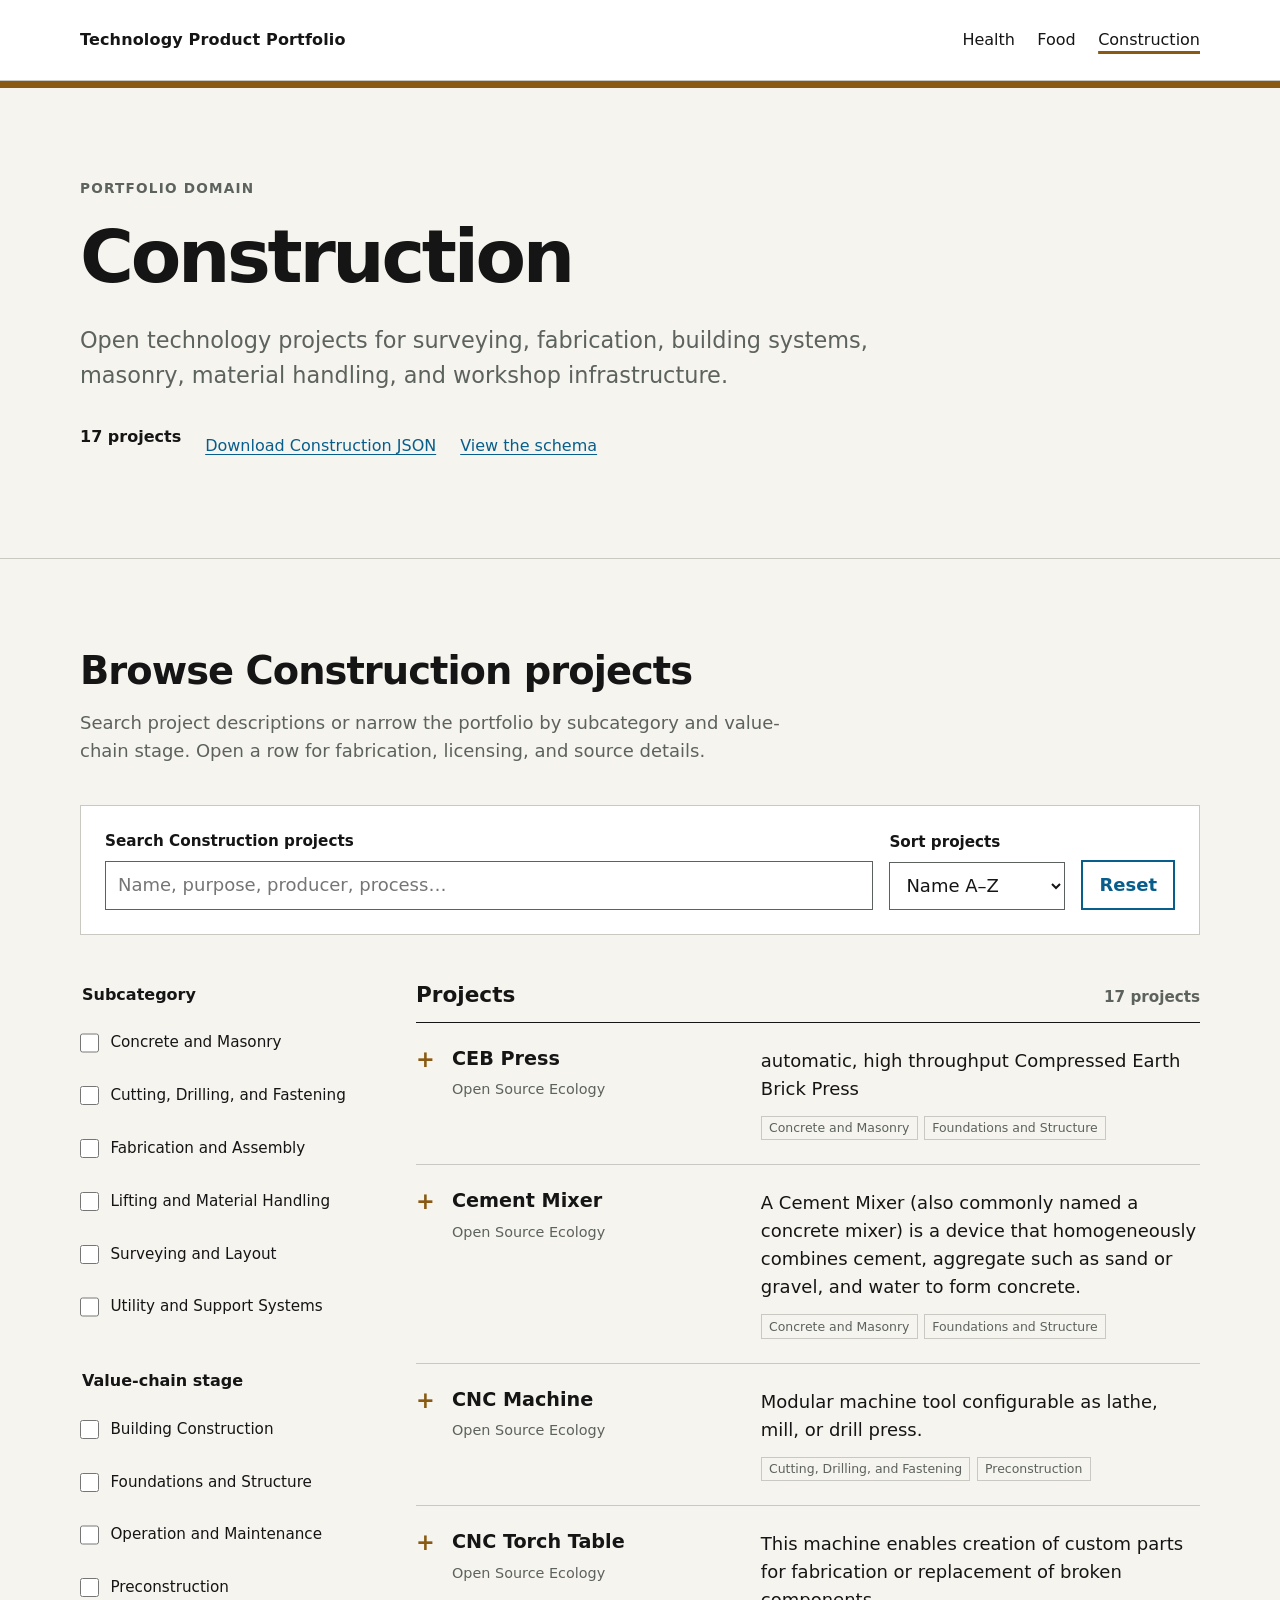
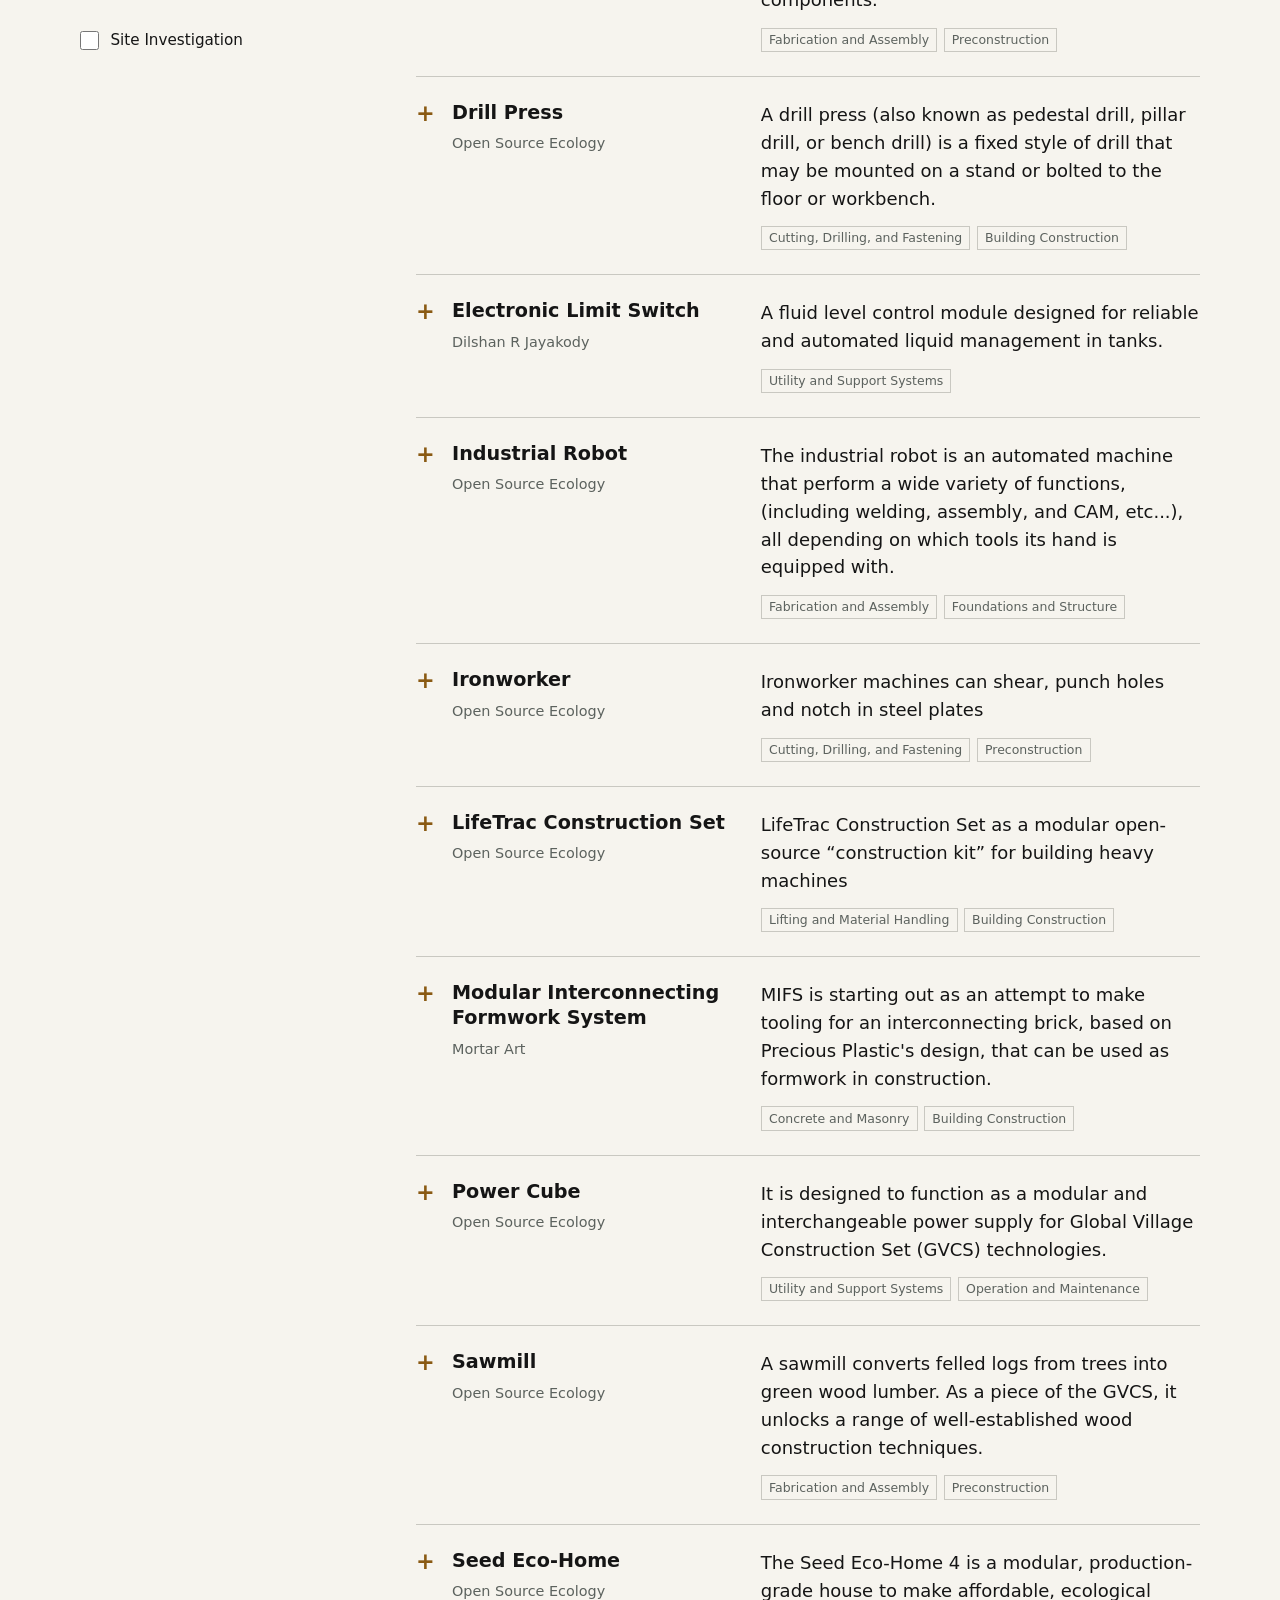
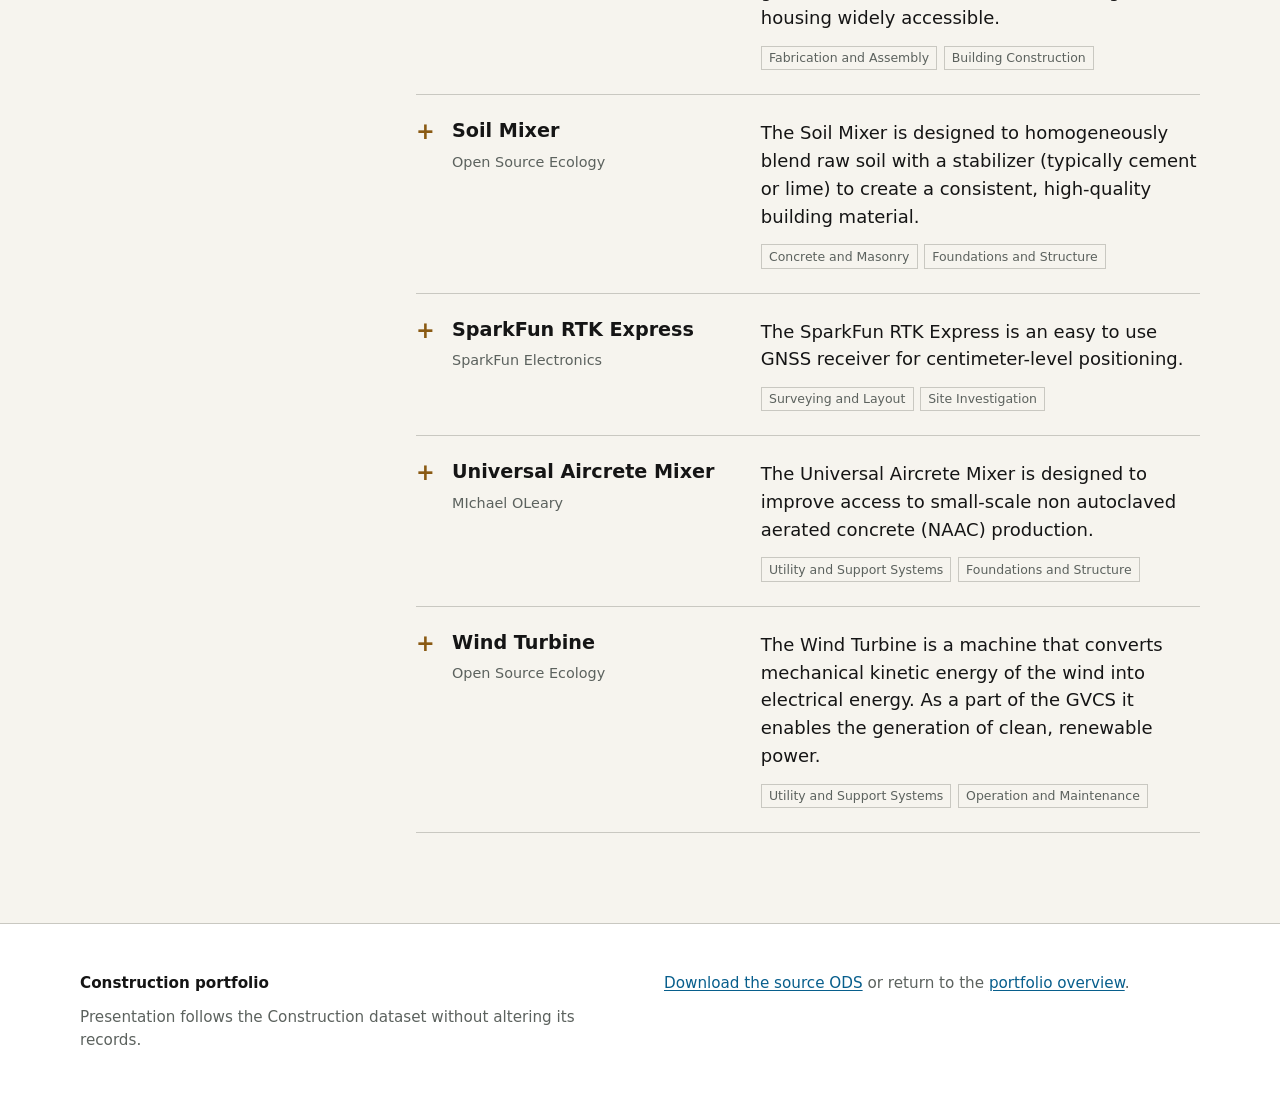
==== construction.html @ 21d29676 "Build the three-domain portfolio website - Present Health, Food, and Construction through independen" ====
<!doctype html>
<html lang="en">
  <head>
    <meta charset="utf-8">
    <meta name="viewport" content="width=device-width, initial-scale=1">
    <meta name="description" content="Browse open technology projects for construction and fabrication.">
    <meta name="theme-color" content="#f6f4ee">
    <title>Construction | Technology Product Portfolio</title>
    <link rel="icon" href="data:,">
    <link rel="stylesheet" href="assets/site.css">
    <script src="assets/site.js" defer></script>
  </head>
  <body data-page="catalog" data-domain="construction">
    <a class="skip-link" href="#main-content">Skip to main content</a>
    <header class="site-header">
      <div class="shell masthead">
        <a class="wordmark" href="index.html">Technology Product Portfolio</a>
        <nav class="primary-nav" aria-label="Primary navigation">
          <ul>
            <li><a href="health.html">Health</a></li>
            <li><a href="food.html">Food</a></li>
            <li><a href="construction.html" aria-current="page">Construction</a></li>
          </ul>
        </nav>
      </div>
    </header>

    <main id="main-content">
      <section class="hero hero--domain">
        <div class="shell">
          <p class="eyebrow">Portfolio domain</p>
          <h1>Construction</h1>
          <p class="hero__intro">
            Open technology projects for surveying, fabrication, building systems,
            masonry, material handling, and workshop infrastructure.
          </p>
          <div class="hero__meta">
            <span class="hero__count" data-total-count>Portfolio dataset</span>
            <a href="res/var/data/construction.json" download>Download Construction JSON</a>
            <a href="spec/construction/construction.schema.json">View the schema</a>
          </div>
        </div>
      </section>

      <section class="section" aria-labelledby="catalog-title">
        <div class="shell">
          <header class="catalog-header">
            <h2 id="catalog-title">Browse Construction projects</h2>
            <p class="section__intro">
              Search project descriptions or narrow the portfolio by subcategory and
              value-chain stage. Open a row for fabrication, licensing, and source details.
            </p>
          </header>

          <form class="catalog-controls" data-controls role="search" aria-label="Construction catalog controls">
            <div class="control">
              <label for="catalog-search">Search Construction projects</label>
              <input id="catalog-search" data-search type="search" autocomplete="off" placeholder="Name, purpose, producer, process…">
            </div>
            <div class="control">
              <label for="catalog-sort">Sort projects</label>
              <select id="catalog-sort" data-sort>
                <option value="asc">Name A–Z</option>
                <option value="desc">Name Z–A</option>
              </select>
            </div>
            <button class="button" data-reset type="button">Reset</button>
          </form>

          <div class="catalog-layout">
            <aside aria-label="Construction project filters">
              <details class="filter-panel" data-filter-panel open>
                <summary>Filter projects</summary>
                <div class="filter-groups" data-facets>
                  <p>Loading filters…</p>
                </div>
              </details>
            </aside>

            <section aria-labelledby="results-title">
              <header class="results-header">
                <h3 id="results-title">Projects</h3>
                <p class="results-count" data-results-count aria-live="polite">Loading data…</p>
              </header>
              <div class="catalog-results" data-results>
                <p class="empty-state">Loading Construction portfolio data…</p>
              </div>
              <noscript>
                <p class="error-state">
                  Enable JavaScript to browse the catalog, or
                  <a href="res/var/data/construction.json">open the Construction JSON data</a>.
                </p>
              </noscript>
            </section>
          </div>
        </div>
      </section>
    </main>

    <footer class="site-footer">
      <div class="shell footer-layout">
        <div>
          <p><strong>Construction portfolio</strong></p>
          <p class="footer-note">Presentation follows the Construction dataset without altering its records.</p>
        </div>
        <p class="footer-note">
          <a href="res/var/data/technology-product-portfolio.ods" download>Download the source ODS</a>
          or return to the <a href="index.html">portfolio overview</a>.
        </p>
      </div>
    </footer>
  </body>
</html>
---- assets/site.css ----
:root {
  --background: #f6f4ee;
  --surface: #ffffff;
  --text: #151515;
  --muted: #5c625e;
  --line: #c9c8c1;
  --primary: #075e8c;
  --focus: #b44a1c;
  --health: #a53a3a;
  --food: #2f6b49;
  --construction: #8a5a13;
  --domain: var(--primary);
  color-scheme: light;
  font-family: ui-sans-serif, system-ui, -apple-system, BlinkMacSystemFont, "Segoe UI", sans-serif;
  font-size: 100%;
}

* {
  box-sizing: border-box;
}

html {
  background: var(--background);
  scroll-behavior: smooth;
}

body {
  min-width: 20rem;
  margin: 0;
  background: var(--background);
  color: var(--text);
  font-size: 1.125rem;
  line-height: 1.55;
  text-rendering: optimizeLegibility;
}

body[data-domain="health"] {
  --domain: var(--health);
}

body[data-domain="food"] {
  --domain: var(--food);
}

body[data-domain="construction"] {
  --domain: var(--construction);
}

a {
  color: var(--primary);
  text-decoration-thickness: 0.08em;
  text-underline-offset: 0.16em;
}

a:hover {
  text-decoration-thickness: 0.14em;
}

button,
input,
select {
  color: inherit;
  font: inherit;
}

:focus-visible {
  outline: 0.2rem solid var(--focus);
  outline-offset: 0.2rem;
}

.skip-link {
  position: absolute;
  z-index: 10;
  top: 0.5rem;
  left: 0.5rem;
  padding: 0.65rem 0.9rem;
  background: var(--surface);
  color: var(--text);
  transform: translateY(-150%);
}

.skip-link:focus {
  transform: translateY(0);
}

.shell {
  width: min(100% - 3rem, 70rem);
  margin-inline: auto;
}

.measure {
  max-width: 68ch;
}

.site-header {
  border-bottom: 1px solid var(--line);
  background: var(--surface);
}

.masthead {
  display: flex;
  min-height: 5rem;
  align-items: center;
  justify-content: space-between;
  gap: 2rem;
}

.wordmark {
  display: inline-flex;
  min-height: 2.75rem;
  align-items: center;
  color: var(--text);
  font-size: 1rem;
  font-weight: 750;
  letter-spacing: 0.01em;
  text-decoration: none;
}

.primary-nav ul {
  display: flex;
  flex-wrap: wrap;
  gap: 0.6rem 1.4rem;
  margin: 0;
  padding: 0;
  list-style: none;
}

.primary-nav a {
  display: inline-flex;
  min-height: 2.75rem;
  align-items: center;
  color: var(--text);
  font-size: 1rem;
  text-decoration: none;
}

.primary-nav a:hover,
.primary-nav a[aria-current="page"] {
  text-decoration: underline;
  text-decoration-color: var(--domain);
  text-decoration-thickness: 0.2rem;
  text-underline-offset: 0.35rem;
}

.hero {
  padding-block: clamp(4rem, 9vw, 7.5rem);
  border-bottom: 1px solid var(--line);
}

.hero--domain {
  border-top: 0.45rem solid var(--domain);
  padding-block: clamp(3.5rem, 7vw, 6rem);
}

.eyebrow {
  margin: 0 0 1rem;
  color: var(--muted);
  font-size: 0.85rem;
  font-weight: 750;
  letter-spacing: 0.09em;
  text-transform: uppercase;
}

h1,
h2,
h3,
h4,
p {
  margin-top: 0;
}

h1,
h2,
h3,
h4 {
  line-height: 1.15;
  text-wrap: balance;
}

h1 {
  max-width: 18ch;
  margin-bottom: 1.5rem;
  font-size: clamp(2.5rem, 6vw, 4.6rem);
  letter-spacing: -0.045em;
}

h2 {
  margin-bottom: 1rem;
  font-size: clamp(1.8rem, 3vw, 2.5rem);
  letter-spacing: -0.025em;
}

h3 {
  font-size: 1.35rem;
}

.hero__intro {
  max-width: 62ch;
  margin-bottom: 0;
  color: var(--muted);
  font-size: clamp(1.15rem, 2vw, 1.4rem);
}

.hero__meta {
  display: flex;
  flex-wrap: wrap;
  gap: 0.75rem 1.5rem;
  margin-top: 2rem;
  font-size: 1rem;
}

.hero__count {
  color: var(--text);
  font-weight: 750;
}

.hero__meta a {
  display: inline-flex;
  min-height: 2.75rem;
  align-items: center;
}

.section {
  padding-block: clamp(3.5rem, 7vw, 6rem);
}

.section + .section {
  border-top: 1px solid var(--line);
}

.section__intro {
  max-width: 62ch;
  margin-bottom: 2.5rem;
  color: var(--muted);
}

.domain-grid {
  display: grid;
  grid-template-columns: repeat(3, minmax(0, 1fr));
  gap: 1.5rem;
}

.domain-card {
  display: flex;
  min-height: 19rem;
  flex-direction: column;
  padding: 2rem;
  border: 1px solid var(--line);
  border-top: 0.45rem solid var(--card-accent);
  background: var(--surface);
}

.domain-card--health {
  --card-accent: var(--health);
}

.domain-card--food {
  --card-accent: var(--food);
}

.domain-card--construction {
  --card-accent: var(--construction);
}

.domain-card h2 {
  font-size: 1.8rem;
}

.domain-card p {
  color: var(--muted);
}

.domain-card__link {
  display: inline-flex;
  min-height: 2.75rem;
  align-items: center;
  margin-top: auto;
  font-weight: 700;
}

.domain-card__count {
  display: block;
  margin-top: 0.5rem;
  color: var(--text);
  font-size: 0.95rem;
  font-weight: 650;
}

.principles {
  display: grid;
  grid-template-columns: repeat(3, minmax(0, 1fr));
  gap: 2rem;
  margin: 2.5rem 0 0;
  padding: 0;
  list-style: none;
}

.principles strong {
  display: block;
  margin-bottom: 0.5rem;
  font-size: 1.15rem;
}

.principles span {
  color: var(--muted);
}

.catalog-header {
  margin-bottom: 2rem;
}

.catalog-controls {
  display: grid;
  grid-template-columns: minmax(15rem, 1fr) minmax(11rem, auto) auto;
  align-items: end;
  gap: 1rem;
  margin-bottom: 3rem;
  padding: 1.5rem;
  border: 1px solid var(--line);
  background: var(--surface);
}

.control {
  display: grid;
  gap: 0.45rem;
}

.control label {
  font-size: 0.95rem;
  font-weight: 700;
}

.control input,
.control select {
  width: 100%;
  min-height: 3rem;
  border: 1px solid var(--muted);
  border-radius: 0;
  background: var(--surface);
  padding: 0.6rem 0.75rem;
}

.button {
  min-height: 3rem;
  border: 2px solid var(--primary);
  border-radius: 0;
  background: transparent;
  color: var(--primary);
  padding: 0.55rem 1rem;
  font-weight: 700;
  cursor: pointer;
}

.button:hover {
  background: var(--primary);
  color: var(--surface);
}

.catalog-layout {
  display: grid;
  grid-template-columns: minmax(14rem, 17rem) minmax(0, 1fr);
  align-items: start;
  gap: clamp(2rem, 5vw, 4rem);
}

.filter-panel {
  border: 0;
}

.filter-panel > summary {
  cursor: pointer;
  font-weight: 750;
}

.filter-groups {
  display: grid;
  gap: 2.5rem;
}

.filter-group {
  margin: 0;
  padding: 0;
  border: 0;
}

.filter-group__title {
  margin-bottom: 0.85rem;
  font-size: 1rem;
  font-weight: 750;
}

.filter-options {
  display: grid;
  gap: 0.55rem;
  margin: 0;
  padding: 0;
  list-style: none;
}

.filter-option {
  display: grid;
  min-height: 2.75rem;
  grid-template-columns: 1.35rem minmax(0, 1fr);
  align-items: center;
  gap: 0.55rem;
}

.filter-option__input {
  width: 1.2rem;
  height: 1.2rem;
  margin: 0;
  accent-color: var(--domain);
}

.filter-option__label {
  font-size: 0.95rem;
  line-height: 1.4;
}

.results-header {
  display: flex;
  min-height: 2.5rem;
  align-items: baseline;
  justify-content: space-between;
  gap: 1rem;
  border-bottom: 1px solid var(--text);
}

.results-header h3 {
  margin-bottom: 0.75rem;
}

.results-count {
  margin: 0;
  color: var(--muted);
  font-size: 0.95rem;
  font-weight: 650;
}

.record {
  border-bottom: 1px solid var(--line);
}

.record[open] {
  background: var(--surface);
}

.record__summary {
  display: grid;
  grid-template-columns: 1.25rem minmax(12rem, 0.8fr) minmax(18rem, 1.2fr);
  gap: 1rem;
  padding: 1.5rem 0;
  cursor: pointer;
  list-style: none;
}

.record[open] > .record__summary {
  padding-inline: 1.25rem;
}

.record__summary::-webkit-details-marker {
  display: none;
}

.record__summary::before {
  color: var(--domain);
  content: "+";
  font-size: 1.4rem;
  font-weight: 750;
  line-height: 1.1;
}

.record[open] > .record__summary::before {
  content: "−";
}

.record__identity,
.record__overview,
.record__name,
.record__producer,
.record__purpose {
  display: block;
  min-width: 0;
}

.record__name,
.record__producer,
.record__purpose,
.filter-option__label,
.tag {
  overflow-wrap: anywhere;
}

.record__name {
  font-size: 1.2rem;
  font-weight: 750;
  line-height: 1.3;
}

.record__producer {
  margin-top: 0.4rem;
  color: var(--muted);
  font-size: 0.9rem;
}

.record__purpose {
  max-width: 60ch;
}

.tag-list {
  display: flex;
  flex-wrap: wrap;
  gap: 0.4rem;
  margin: 0.85rem 0 0;
  padding: 0;
  list-style: none;
}

.tag {
  border: 1px solid var(--line);
  padding: 0.15rem 0.45rem;
  color: var(--muted);
  font-size: 0.78rem;
  line-height: 1.4;
}

.tag--featured {
  border-color: var(--domain);
  color: var(--text);
  font-weight: 750;
}

.record__body {
  padding: 0 2rem 2.25rem 3.5rem;
}

.record__description {
  max-width: 68ch;
  margin-bottom: 2rem;
}

.record__facts {
  display: grid;
  grid-template-columns: minmax(10rem, 13rem) minmax(0, 1fr);
  max-width: 58rem;
  margin: 0;
  border-top: 1px solid var(--line);
}

.record__term,
.record__definition {
  margin: 0;
  padding: 0.65rem 0;
  border-bottom: 1px solid var(--line);
}

.record__term {
  padding-right: 1rem;
  color: var(--muted);
  font-size: 0.9rem;
  font-weight: 700;
}

.record__definition {
  overflow-wrap: anywhere;
}

.record__sources {
  margin-top: 2rem;
}

.record__subheading {
  margin-bottom: 0.5rem;
  font-size: 1rem;
}

.source-list {
  margin: 0;
  padding-left: 1.2rem;
}

.record__source-text {
  max-width: 68ch;
  overflow-wrap: anywhere;
}

.record__provenance {
  margin: 2rem 0 0;
  color: var(--muted);
  font-size: 0.82rem;
}

.empty-state,
.error-state {
  margin: 0;
  padding: 2rem 0;
  border-bottom: 1px solid var(--line);
}

.error-state {
  color: #8f2f2f;
  font-weight: 700;
}

.site-footer {
  border-top: 1px solid var(--line);
  background: var(--surface);
}

.footer-layout {
  display: grid;
  grid-template-columns: minmax(0, 1fr) minmax(15rem, 1fr);
  gap: 3rem;
  padding-block: 3rem;
  font-size: 0.95rem;
}

.footer-layout p {
  max-width: 68ch;
  margin-bottom: 0.65rem;
}

.footer-layout p:last-child {
  margin-bottom: 0;
}

.footer-note {
  color: var(--muted);
}

.visually-hidden {
  position: absolute;
  width: 1px;
  height: 1px;
  padding: 0;
  overflow: hidden;
  clip: rect(0, 0, 0, 0);
  white-space: nowrap;
  border: 0;
}

@media (min-width: 50rem) {
  .filter-panel > summary {
    display: none;
  }
}

@media (max-width: 60rem) {
  .domain-grid,
  .principles {
    grid-template-columns: 1fr;
  }

  .domain-card {
    min-height: 0;
  }

  .record__summary {
    grid-template-columns: 1.25rem minmax(10rem, 0.75fr) minmax(15rem, 1.25fr);
  }
}

@media (max-width: 50rem) {
  .shell {
    width: min(100% - 2rem, 70rem);
  }

  .masthead {
    min-height: 0;
    flex-direction: column;
    align-items: flex-start;
    gap: 1rem;
    padding-block: 1.25rem;
  }

  .catalog-controls,
  .catalog-layout,
  .footer-layout {
    grid-template-columns: 1fr;
  }

  .catalog-controls {
    margin-bottom: 2rem;
  }

  .filter-panel {
    border-block: 1px solid var(--line);
    padding-block: 0.9rem;
  }

  .filter-groups {
    margin-top: 1.5rem;
  }

  .record__summary {
    grid-template-columns: 1.25rem minmax(0, 1fr);
  }

  .record__overview {
    grid-column: 2;
  }

  .record[open] > .record__summary {
    padding-inline: 0.75rem;
  }

  .record__body {
    padding: 0 1rem 2rem 2rem;
  }
}

@media (max-width: 34rem) {
  body {
    font-size: 1rem;
  }

  .primary-nav ul {
    gap-inline: 0.9rem;
  }

  .catalog-controls,
  .domain-card {
    padding: 1.15rem;
  }

  .record__facts {
    grid-template-columns: 1fr;
  }

  .record__term {
    padding-bottom: 0.15rem;
    border-bottom: 0;
  }

  .record__definition {
    padding-top: 0;
  }
}

@media (prefers-reduced-motion: reduce) {
  html {
    scroll-behavior: auto;
  }

  *,
  *::before,
  *::after {
    transition-duration: 0.01ms !important;
    animation-duration: 0.01ms !important;
    animation-iteration-count: 1 !important;
  }
}

@media (forced-colors: active) {
  .domain-card,
  .hero--domain,
  .tag--featured {
    border-color: CanvasText;
  }
}
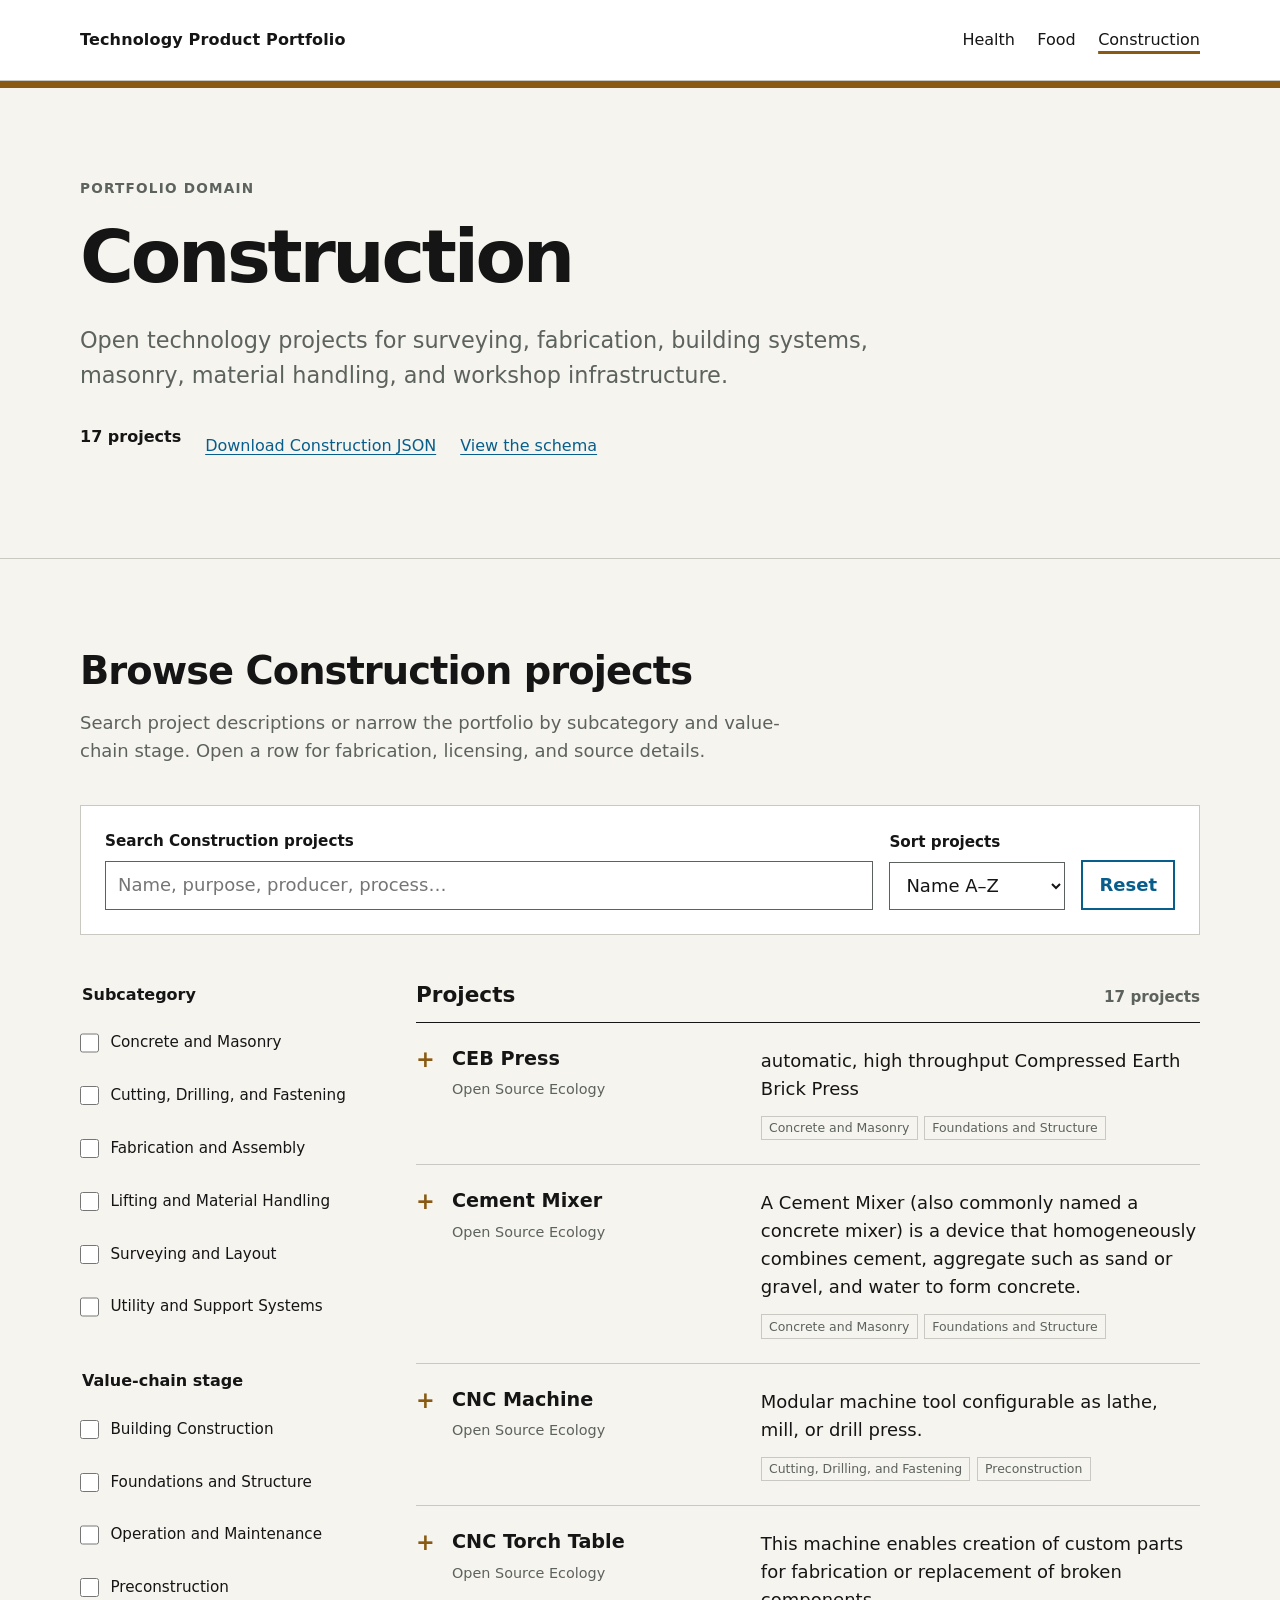
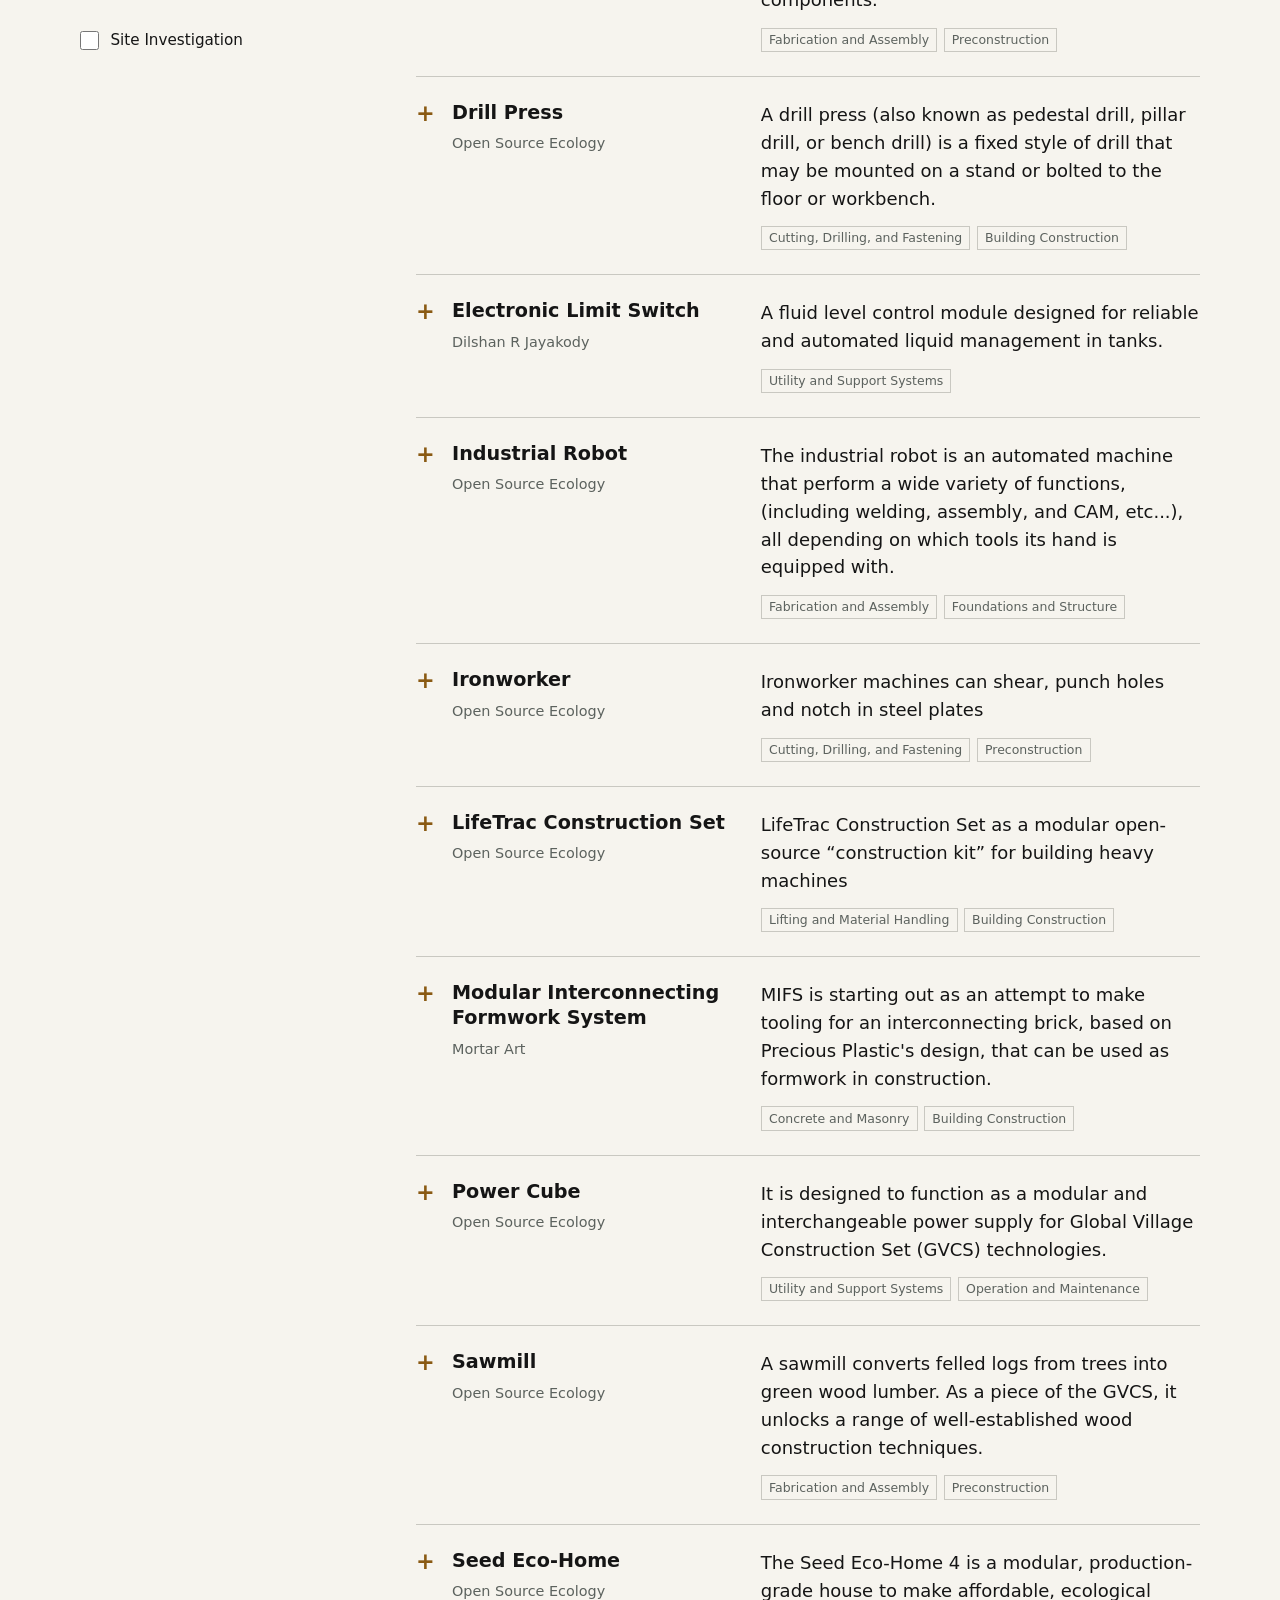
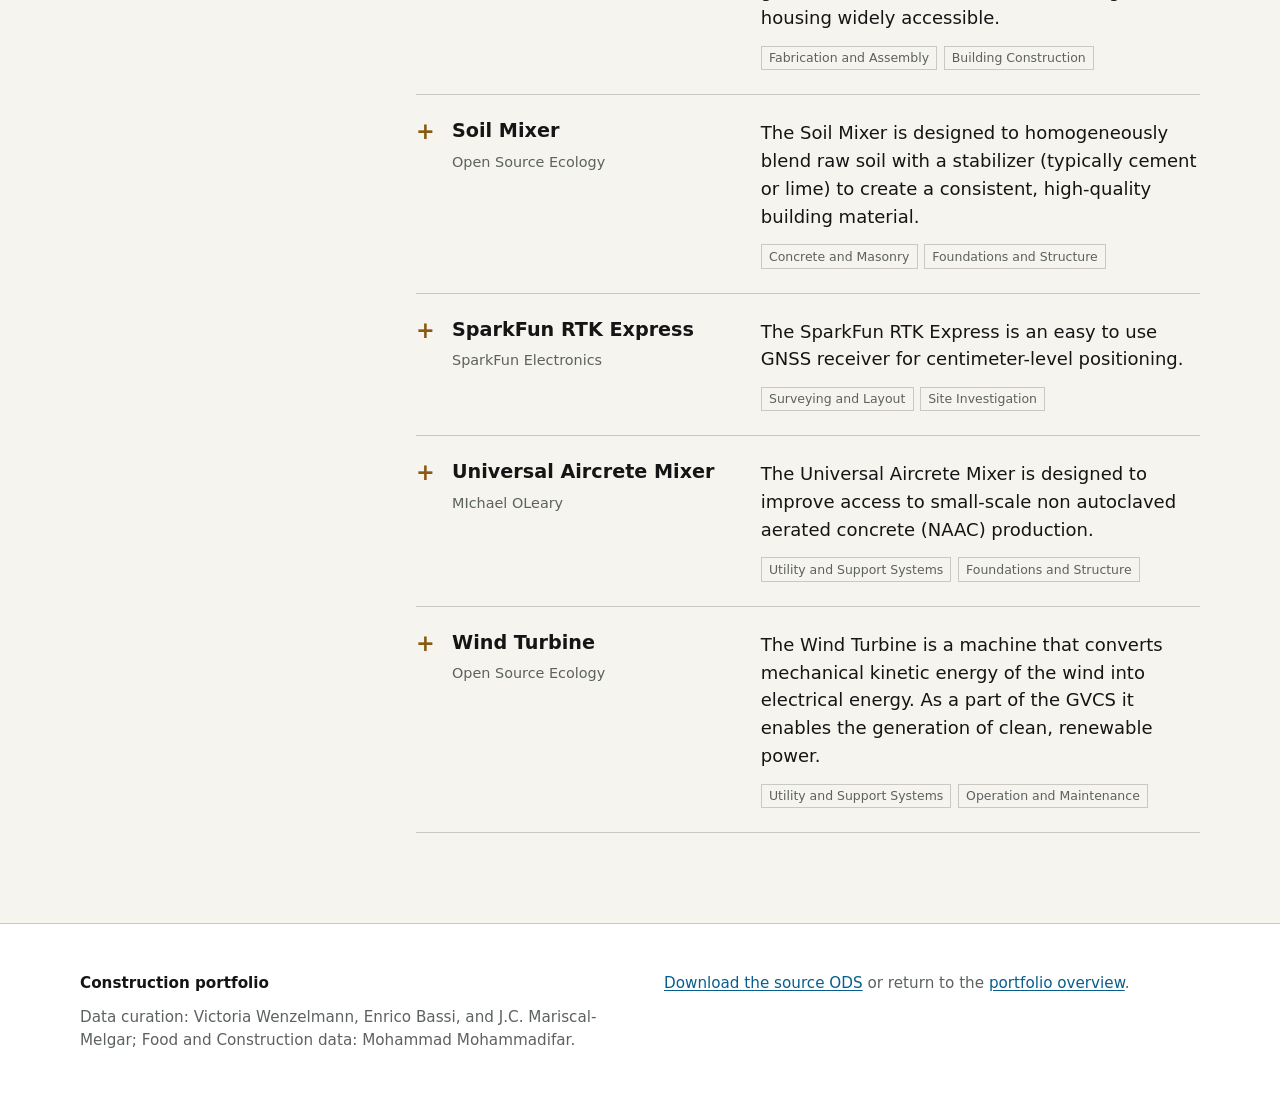
==== commit 2cc58f9b: "Credit Food and Construction contributor - Recognize Mohammad Mohammadifar for the Food and Construc" ====
--- a/construction.html
+++ b/construction.html
@@ -101,7 +101,10 @@
       <div class="shell footer-layout">
         <div>
           <p><strong>Construction portfolio</strong></p>
-          <p class="footer-note">Presentation follows the Construction dataset without altering its records.</p>
+          <p class="footer-note">
+            Data curation: Victoria Wenzelmann, Enrico Bassi, and J.C. Mariscal-Melgar;
+            Food and Construction data: Mohammad Mohammadifar.
+          </p>
         </div>
         <p class="footer-note">
           <a href="res/var/data/technology-product-portfolio.ods" download>Download the source ODS</a>
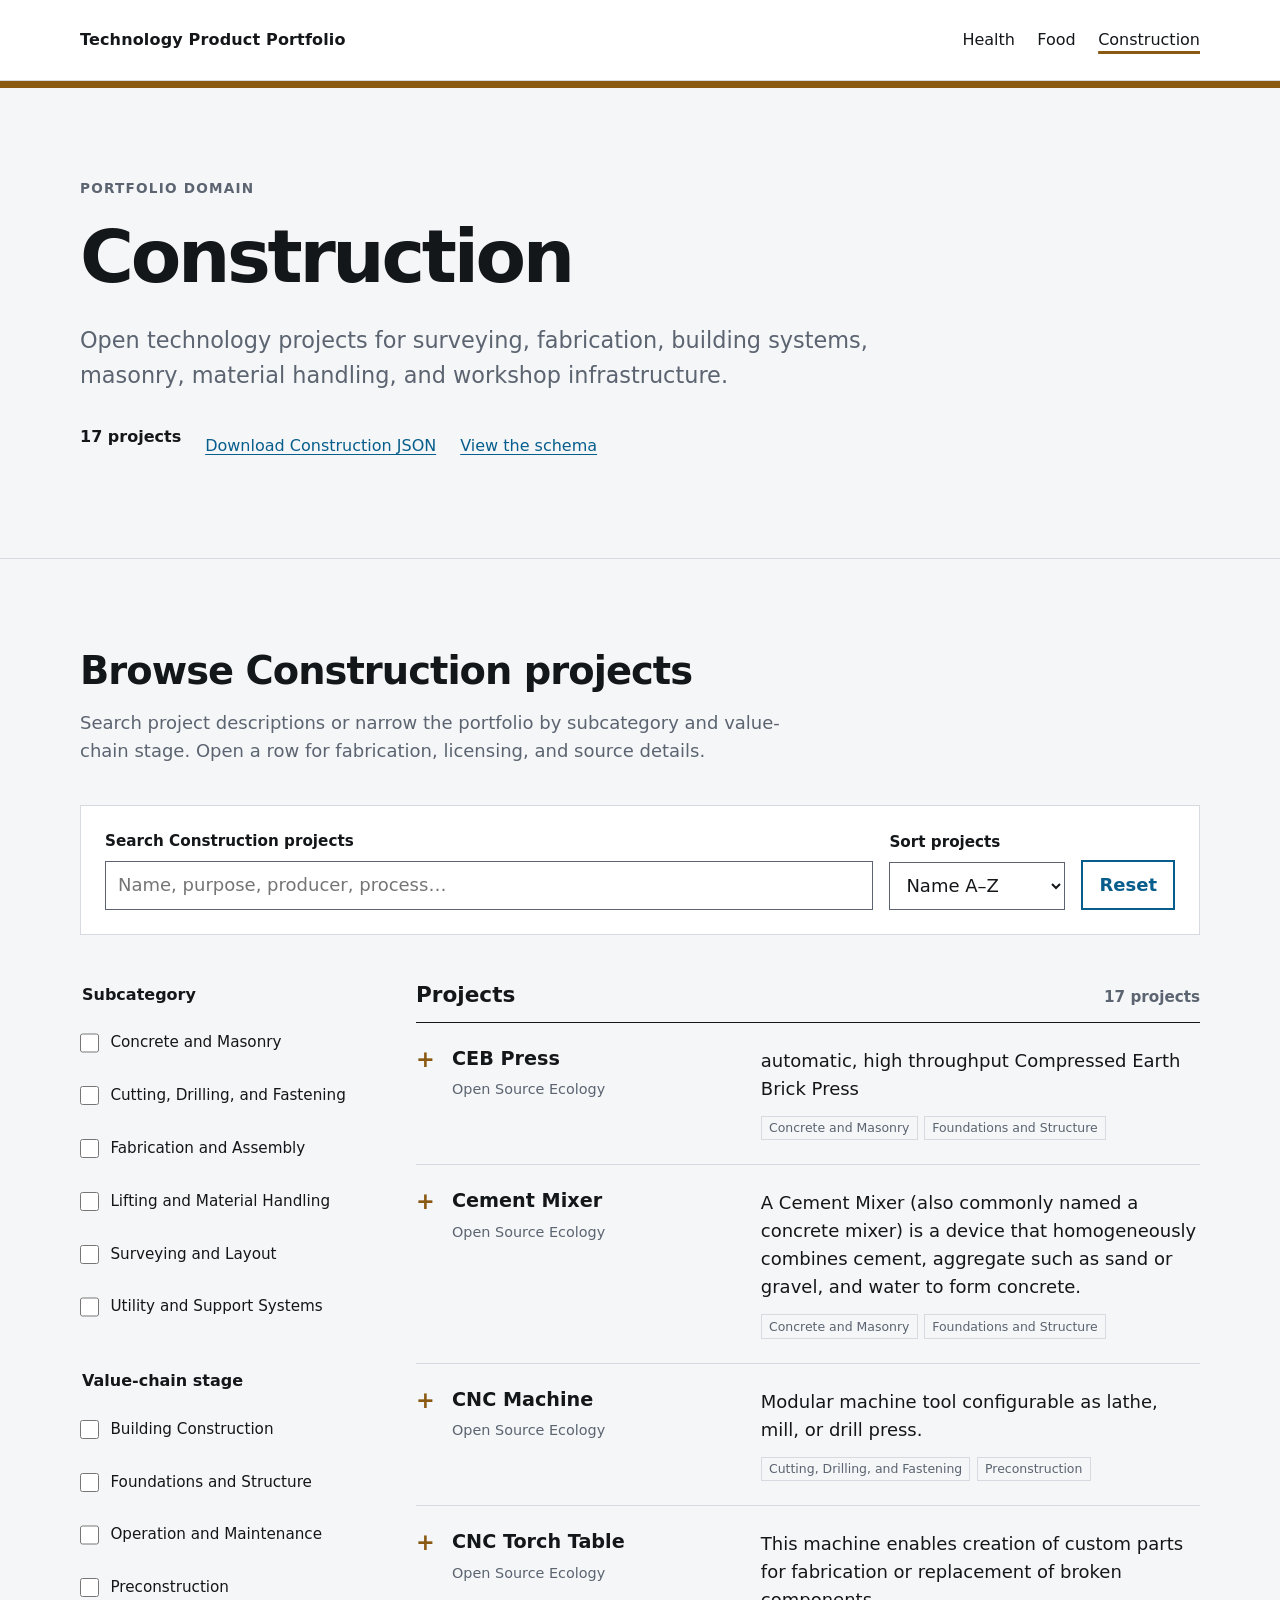
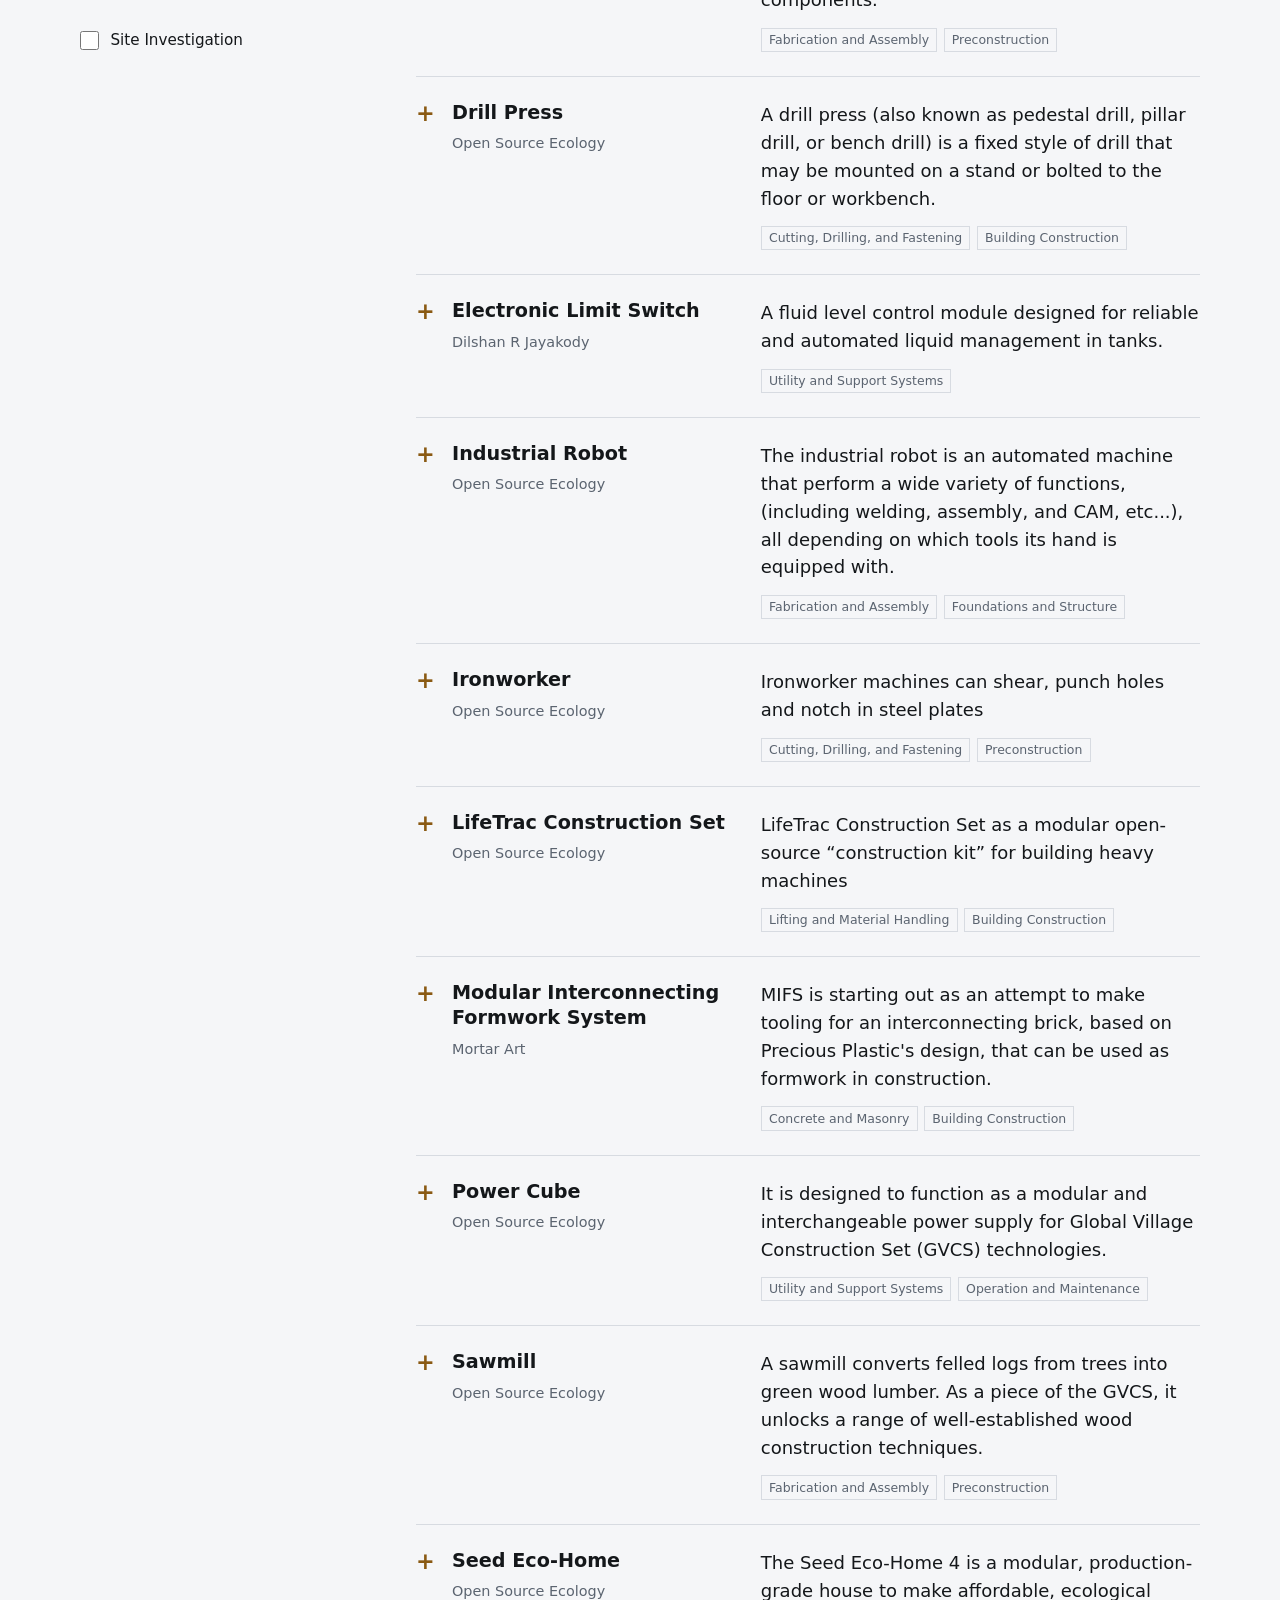
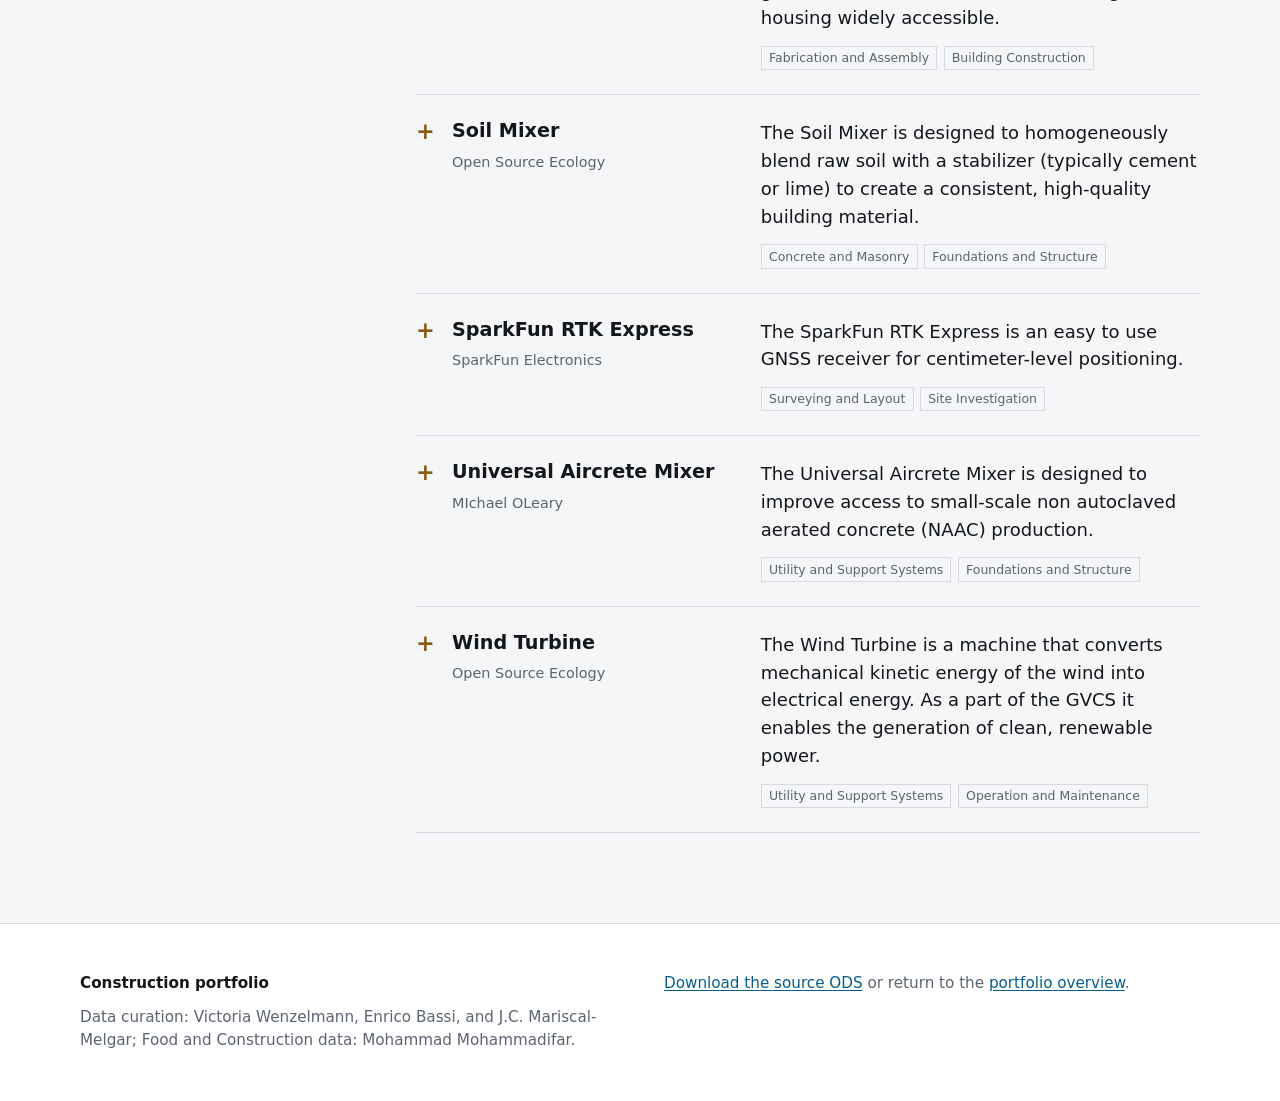
==== commit 52a736fd: "Cool the site palette and add contribution/style guardrails Shift background/text/muted/line colors " ====
--- a/construction.html
+++ b/construction.html
@@ -4,7 +4,7 @@
     <meta charset="utf-8">
     <meta name="viewport" content="width=device-width, initial-scale=1">
     <meta name="description" content="Browse open technology projects for construction and fabrication.">
-    <meta name="theme-color" content="#f6f4ee">
+    <meta name="theme-color" content="#f5f6f8">
     <title>Construction | Technology Product Portfolio</title>
     <link rel="icon" href="data:,">
     <link rel="stylesheet" href="assets/site.css">
--- a/assets/site.css
+++ b/assets/site.css
@@ -1,9 +1,9 @@
 :root {
-  --background: #f6f4ee;
+  --background: #f5f6f8;
   --surface: #ffffff;
-  --text: #151515;
-  --muted: #5c625e;
-  --line: #c9c8c1;
+  --text: #14171a;
+  --muted: #5b6470;
+  --line: #d7dbe1;
   --primary: #075e8c;
   --focus: #b44a1c;
   --health: #a53a3a;
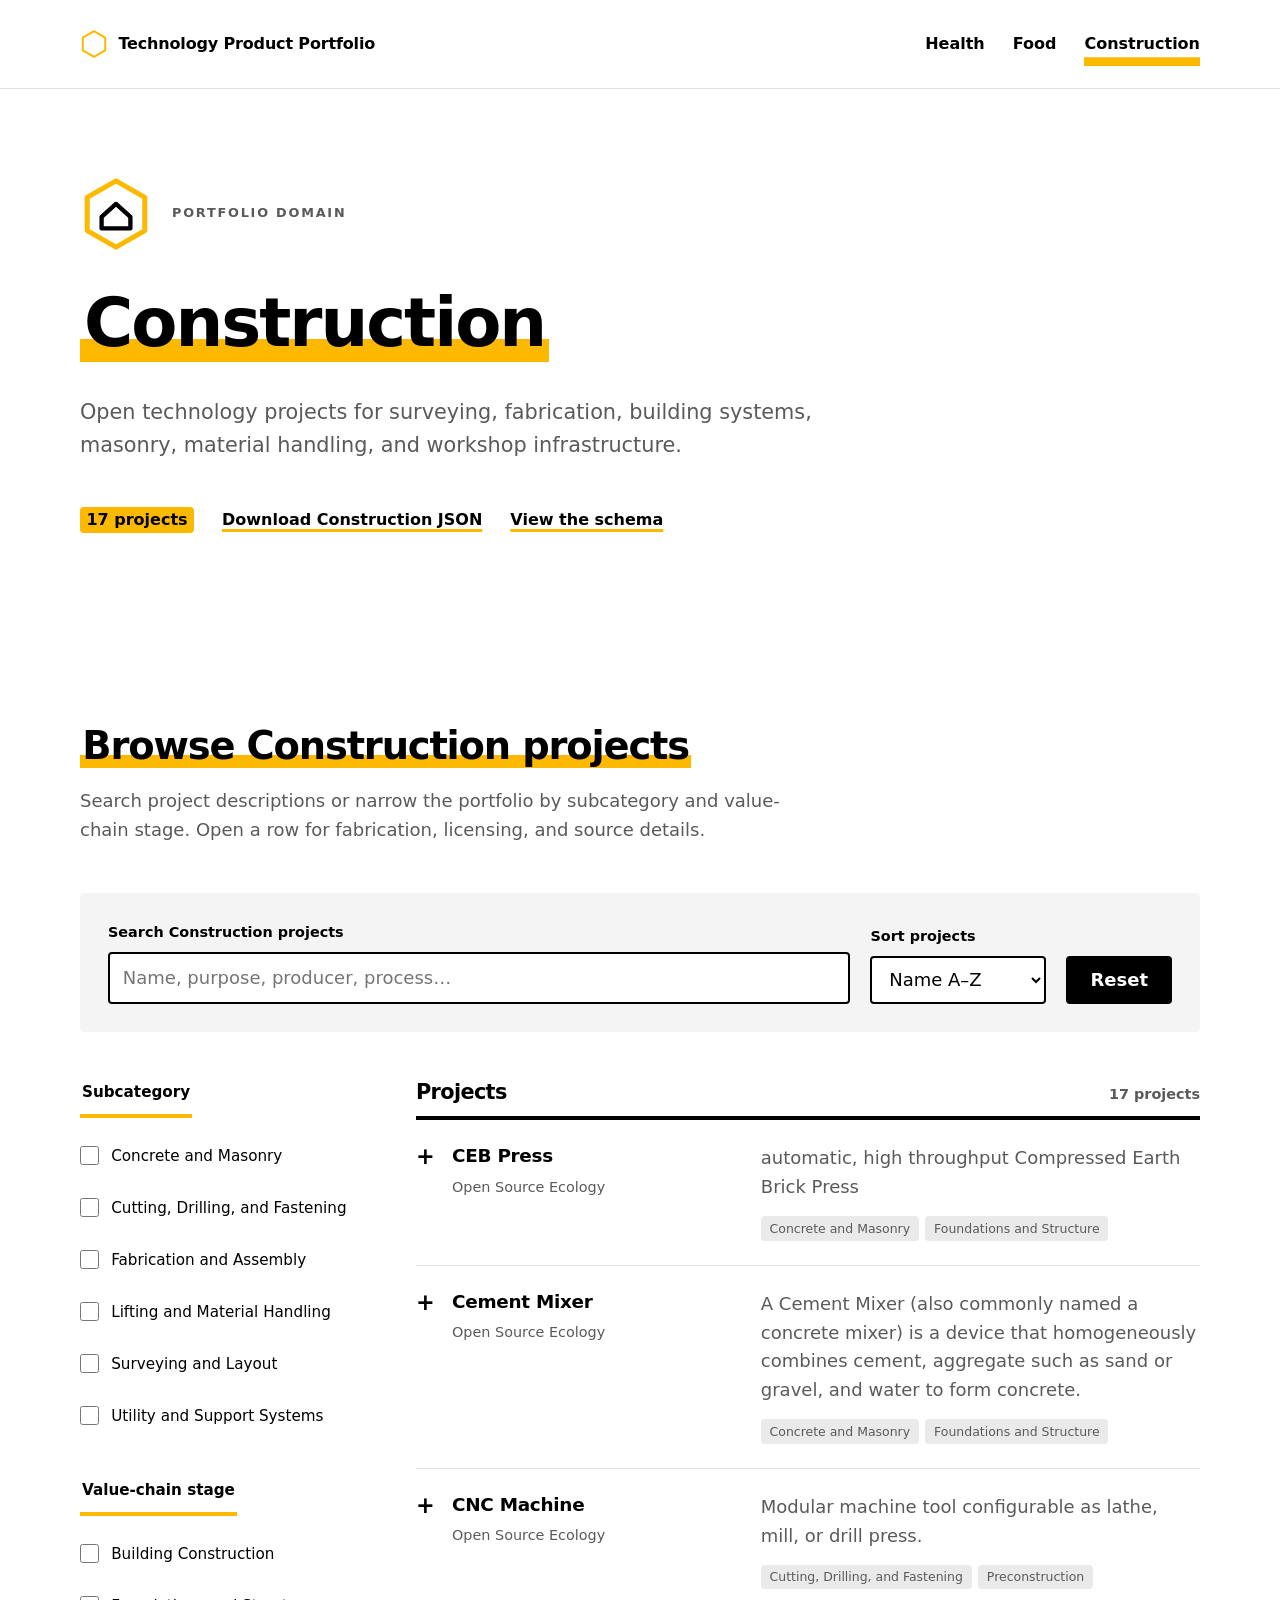
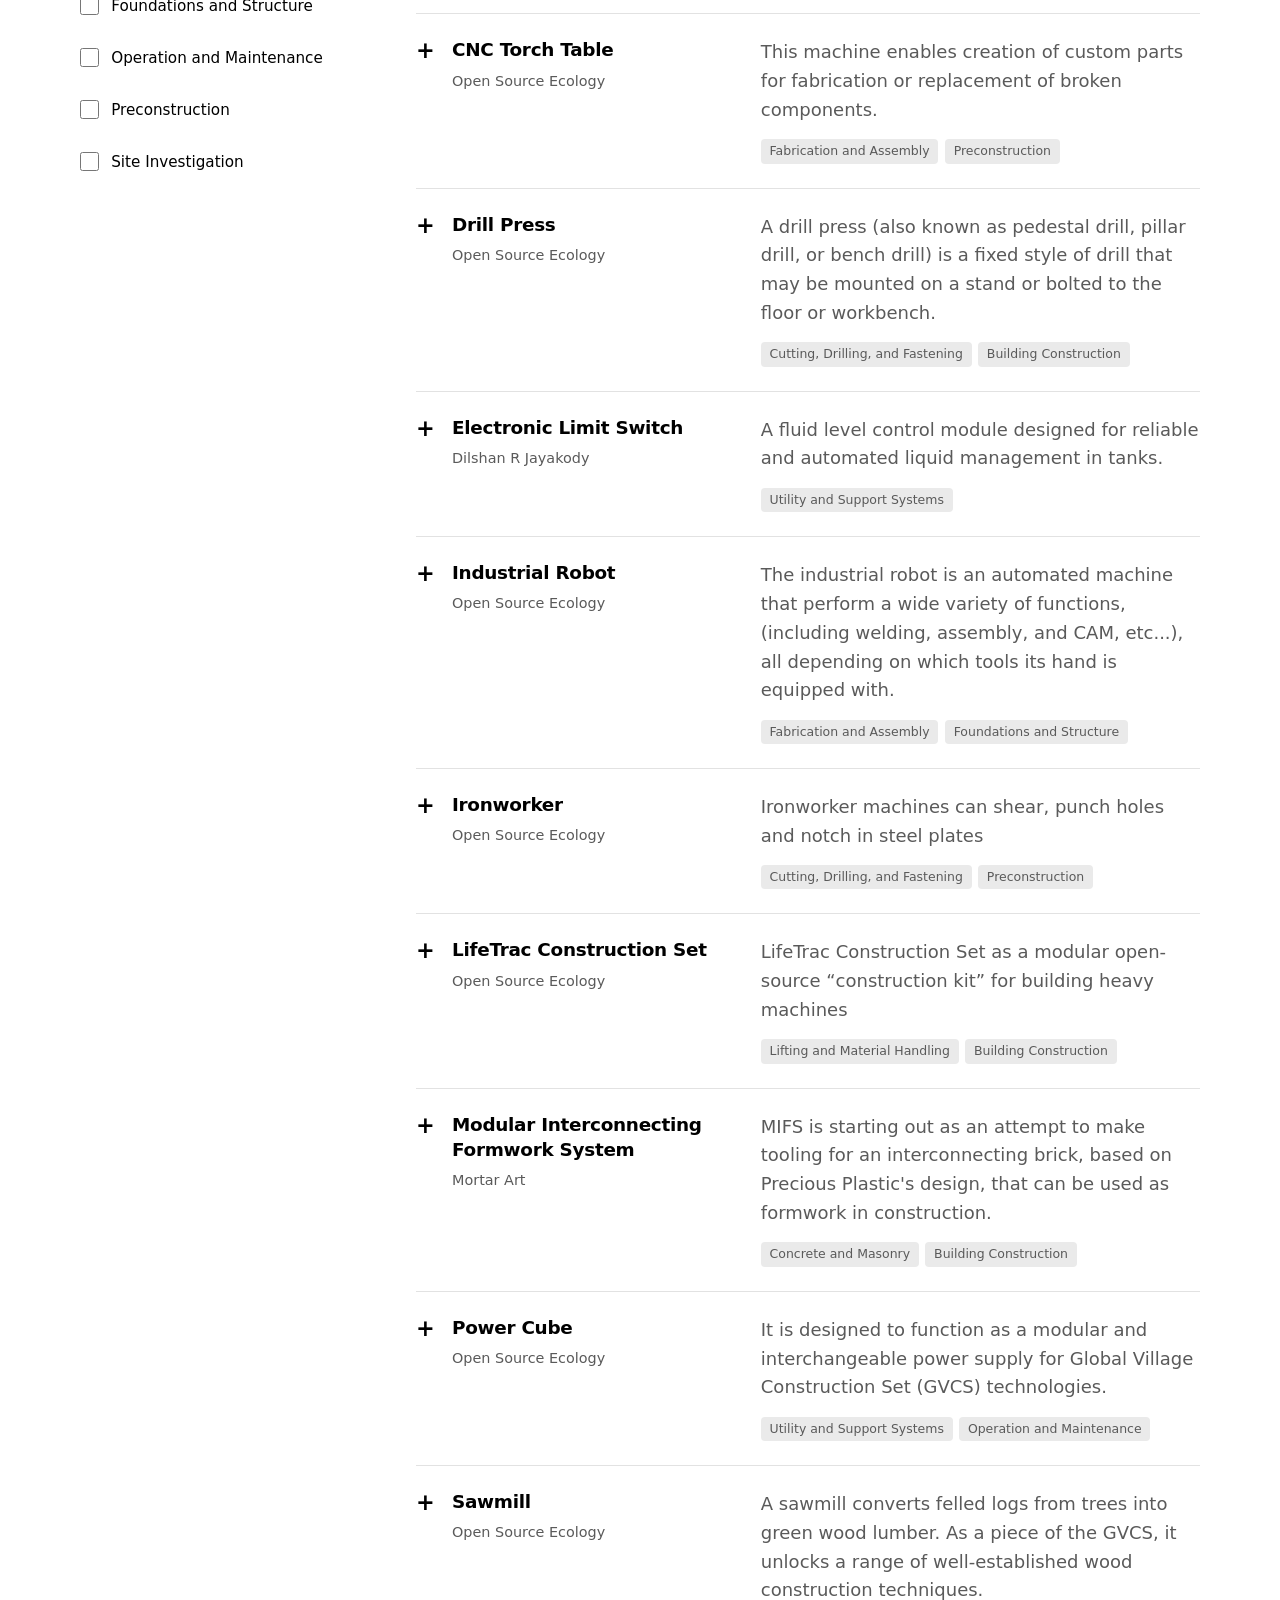
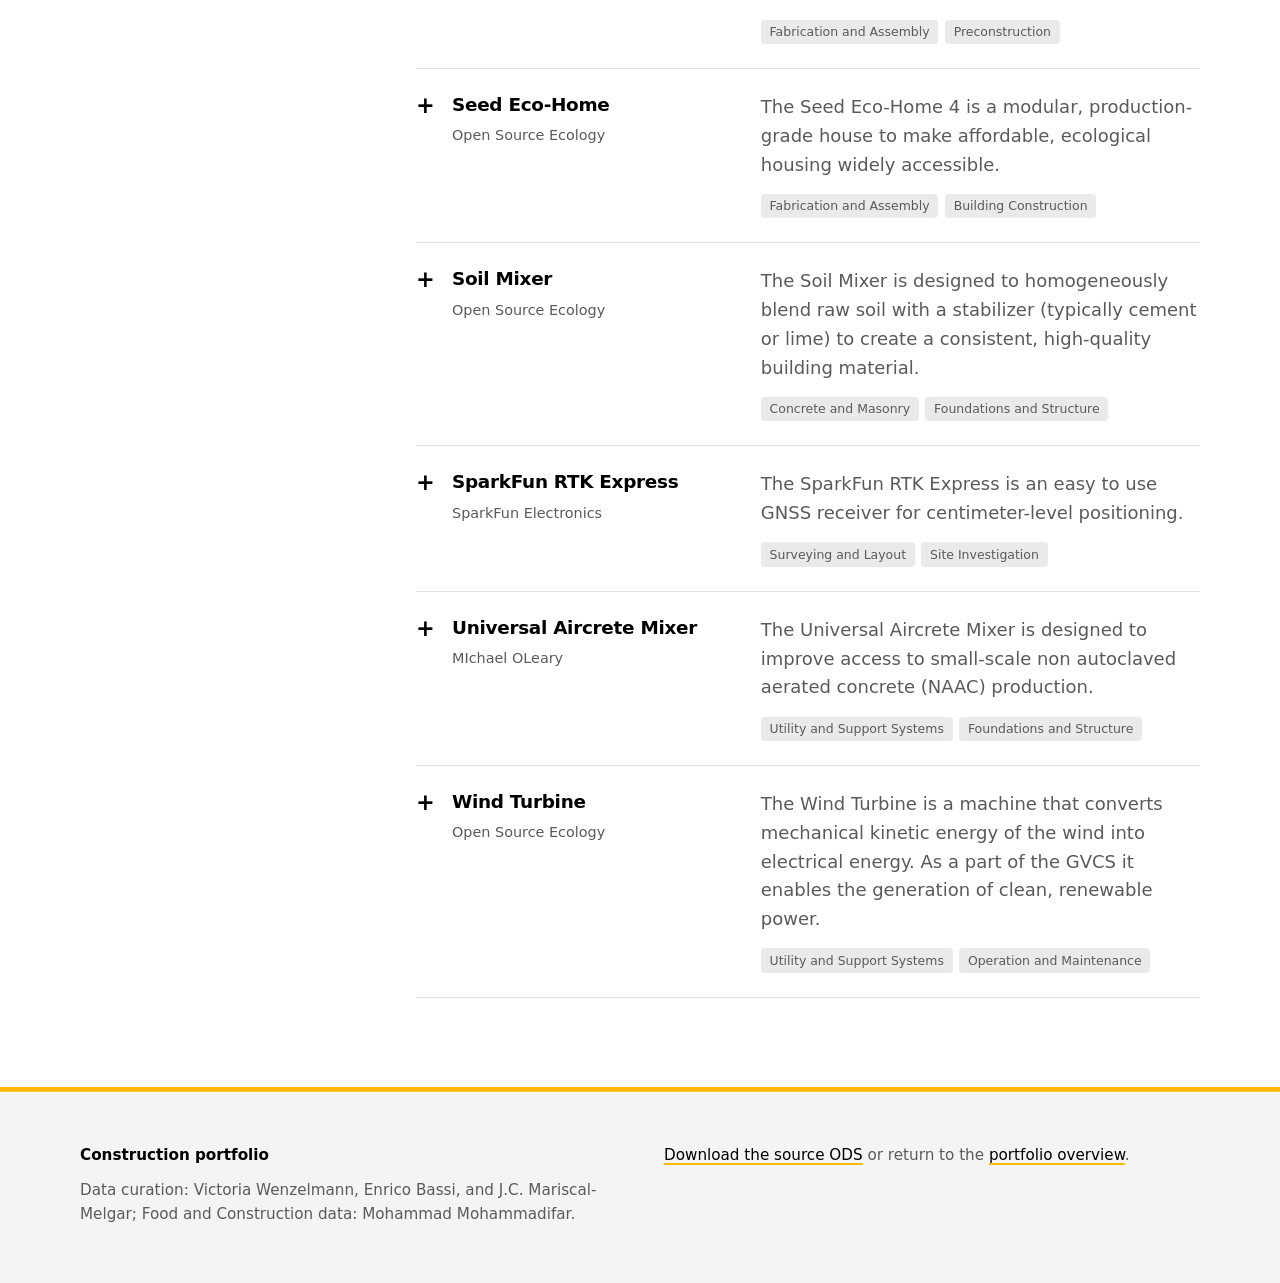
==== commit a8d7a7ba: "Restyle the site in the New Production Institute visual language Adopt the institute's identity: bol" ====
--- a/construction.html
+++ b/construction.html
@@ -4,9 +4,9 @@
     <meta charset="utf-8">
     <meta name="viewport" content="width=device-width, initial-scale=1">
     <meta name="description" content="Browse open technology projects for construction and fabrication.">
-    <meta name="theme-color" content="#f5f6f8">
+    <meta name="theme-color" content="#ffffff">
     <title>Construction | Technology Product Portfolio</title>
-    <link rel="icon" href="data:,">
+    <link rel="icon" href="data:image/svg+xml,%3Csvg xmlns='http://www.w3.org/2000/svg' viewBox='0 0 100 100'%3E%3Cpath d='M50 4 L90 27 L90 73 L50 96 L10 73 L10 27 Z' fill='none' stroke='%23fcb900' stroke-width='12'/%3E%3C/svg%3E">
     <link rel="stylesheet" href="assets/site.css">
     <script src="assets/site.js" defer></script>
   </head>
@@ -14,7 +14,12 @@
     <a class="skip-link" href="#main-content">Skip to main content</a>
     <header class="site-header">
       <div class="shell masthead">
-        <a class="wordmark" href="index.html">Technology Product Portfolio</a>
+        <a class="wordmark" href="index.html">
+          <svg class="hex hex-mark" viewBox="0 0 100 100" aria-hidden="true" focusable="false">
+            <path class="hex__ring" d="M50 4 L90 27 L90 73 L50 96 L10 73 L10 27 Z"/>
+          </svg>
+          <span class="wordmark__text">Technology Product Portfolio</span>
+        </a>
         <nav class="primary-nav" aria-label="Primary navigation">
           <ul>
             <li><a href="health.html">Health</a></li>
@@ -28,8 +33,14 @@
     <main id="main-content">
       <section class="hero hero--domain">
         <div class="shell">
-          <p class="eyebrow">Portfolio domain</p>
-          <h1>Construction</h1>
+          <div class="hero__brand">
+            <svg class="hex hex-badge" viewBox="0 0 100 100" aria-hidden="true" focusable="false">
+              <path class="hex__ring" d="M50 4 L90 27 L90 73 L50 96 L10 73 L10 27 Z"/>
+              <path class="hex__glyph" d="M30 54 L50 36 L70 54 V70 H30 Z"/>
+            </svg>
+            <p class="eyebrow">Portfolio domain</p>
+          </div>
+          <h1><span class="mark">Construction</span></h1>
           <p class="hero__intro">
             Open technology projects for surveying, fabrication, building systems,
             masonry, material handling, and workshop infrastructure.
@@ -45,7 +56,7 @@
       <section class="section" aria-labelledby="catalog-title">
         <div class="shell">
           <header class="catalog-header">
-            <h2 id="catalog-title">Browse Construction projects</h2>
+            <h2 id="catalog-title"><span class="mark">Browse Construction projects</span></h2>
             <p class="section__intro">
               Search project descriptions or narrow the portfolio by subcategory and
               value-chain stage. Open a row for fabrication, licensing, and source details.
--- a/assets/site.css
+++ b/assets/site.css
@@ -1,17 +1,55 @@
+/* ==========================================================================
+   Technology Product Portfolio
+   Visual language after the New Production Institute: bold black Poppins,
+   a single amber accent used as a highlight bar, and the hexagon mark.
+
+   Amber (#fcb900) reaches only 1.75:1 against white, so it is never used as
+   text or link colour. It carries meaning as a filled bar behind black text
+   (12:1) or as a thick underline, always paired with a non-colour cue.
+   ========================================================================== */
+
+/* Poppins is loaded from a self-hosted copy for data-protection reasons.
+   Drop poppins-400/600/700.woff2 into assets/fonts/ to complete the look;
+   until then the geometric fallbacks below are used automatically. */
+@font-face {
+  font-family: "Poppins";
+  font-style: normal;
+  font-weight: 400;
+  font-display: swap;
+  src: local("Poppins Regular"), local("Poppins"), url("fonts/poppins-400.woff2") format("woff2");
+}
+
+@font-face {
+  font-family: "Poppins";
+  font-style: normal;
+  font-weight: 600;
+  font-display: swap;
+  src: local("Poppins SemiBold"), url("fonts/poppins-600.woff2") format("woff2");
+}
+
+@font-face {
+  font-family: "Poppins";
+  font-style: normal;
+  font-weight: 700;
+  font-display: swap;
+  src: local("Poppins Bold"), url("fonts/poppins-700.woff2") format("woff2");
+}
+
 :root {
-  --background: #f5f6f8;
+  --background: #ffffff;
   --surface: #ffffff;
-  --text: #14171a;
-  --muted: #5b6470;
-  --line: #d7dbe1;
-  --primary: #075e8c;
-  --focus: #b44a1c;
-  --health: #a53a3a;
-  --food: #2f6b49;
-  --construction: #8a5a13;
-  --domain: var(--primary);
+  --band: #f4f4f4;
+  --band-strong: #eaeaea;
+  --text: #000000;
+  --muted: #5a5a5a;
+  --line: #e2e2e2;
+  --accent: #fcb900;
+  --accent-deep: #e0a300;
+  --radius: 0.25rem;
+  --bar: 0.34em;
   color-scheme: light;
-  font-family: ui-sans-serif, system-ui, -apple-system, BlinkMacSystemFont, "Segoe UI", sans-serif;
+  font-family: "Poppins", "Century Gothic", ui-sans-serif, system-ui, -apple-system,
+    "Segoe UI", sans-serif;
   font-size: 100%;
 }
 
@@ -30,30 +68,26 @@
   background: var(--background);
   color: var(--text);
   font-size: 1.125rem;
-  line-height: 1.55;
+  line-height: 1.6;
   text-rendering: optimizeLegibility;
 }
 
-body[data-domain="health"] {
-  --domain: var(--health);
-}
-
-body[data-domain="food"] {
-  --domain: var(--food);
-}
-
-body[data-domain="construction"] {
-  --domain: var(--construction);
+/* The three domains no longer differ by hue. They share the institute accent
+   and are told apart by their hexagon glyph and their label. */
+body[data-domain] {
+  --domain: var(--accent);
 }
 
 a {
-  color: var(--primary);
-  text-decoration-thickness: 0.08em;
-  text-underline-offset: 0.16em;
+  color: var(--text);
+  text-decoration-color: var(--accent);
+  text-decoration-thickness: 0.16em;
+  text-underline-offset: 0.22em;
 }
 
 a:hover {
-  text-decoration-thickness: 0.14em;
+  background: var(--accent);
+  text-decoration-thickness: 0.22em;
 }
 
 button,
@@ -64,7 +98,7 @@
 }
 
 :focus-visible {
-  outline: 0.2rem solid var(--focus);
+  outline: 0.2rem solid var(--text);
   outline-offset: 0.2rem;
 }
 
@@ -74,8 +108,11 @@
   top: 0.5rem;
   left: 0.5rem;
   padding: 0.65rem 0.9rem;
-  background: var(--surface);
+  border-radius: var(--radius);
+  background: var(--accent);
   color: var(--text);
+  font-weight: 600;
+  text-decoration: none;
   transform: translateY(-150%);
 }
 
@@ -92,14 +129,62 @@
   max-width: 68ch;
 }
 
+/* --------------------------------------------------------------------------
+   Brand marks: the amber highlight bar and the hexagon
+   -------------------------------------------------------------------------- */
+
+.mark {
+  padding-inline: 0.06em;
+  background-image: linear-gradient(to top, var(--accent) var(--bar), transparent var(--bar));
+  -webkit-box-decoration-break: clone;
+  box-decoration-break: clone;
+}
+
+.hex {
+  display: block;
+  width: 100%;
+  height: 100%;
+}
+
+.hex__ring {
+  fill: none;
+  stroke: var(--accent);
+  stroke-width: 7;
+  stroke-linejoin: round;
+}
+
+.hex__glyph {
+  fill: none;
+  stroke: var(--text);
+  stroke-width: 6;
+  stroke-linecap: round;
+  stroke-linejoin: round;
+}
+
+.hex-badge {
+  width: 4.5rem;
+  height: 4.5rem;
+  flex: none;
+}
+
+.hex-mark {
+  width: 1.75rem;
+  height: 1.75rem;
+  flex: none;
+}
+
+/* --------------------------------------------------------------------------
+   Header
+   -------------------------------------------------------------------------- */
+
 .site-header {
-  border-bottom: 1px solid var(--line);
   background: var(--surface);
+  box-shadow: 0 1px 0 var(--line);
 }
 
 .masthead {
   display: flex;
-  min-height: 5rem;
+  min-height: 5.5rem;
   align-items: center;
   justify-content: space-between;
   gap: 2rem;
@@ -109,17 +194,27 @@
   display: inline-flex;
   min-height: 2.75rem;
   align-items: center;
+  gap: 0.65rem;
   color: var(--text);
   font-size: 1rem;
-  font-weight: 750;
-  letter-spacing: 0.01em;
+  font-weight: 700;
+  letter-spacing: -0.01em;
+  line-height: 1.2;
   text-decoration: none;
+}
+
+.wordmark:hover {
+  background: transparent;
+}
+
+.wordmark:hover .wordmark__text {
+  background: var(--accent);
 }
 
 .primary-nav ul {
   display: flex;
   flex-wrap: wrap;
-  gap: 0.6rem 1.4rem;
+  gap: 0.4rem 1.75rem;
   margin: 0;
   padding: 0;
   list-style: none;
@@ -131,34 +226,49 @@
   align-items: center;
   color: var(--text);
   font-size: 1rem;
+  font-weight: 600;
   text-decoration: none;
 }
 
-.primary-nav a:hover,
+.primary-nav a:hover {
+  background: transparent;
+  box-shadow: inset 0 -0.55rem 0 var(--accent);
+}
+
 .primary-nav a[aria-current="page"] {
-  text-decoration: underline;
-  text-decoration-color: var(--domain);
-  text-decoration-thickness: 0.2rem;
-  text-underline-offset: 0.35rem;
-}
+  box-shadow: inset 0 -0.55rem 0 var(--accent);
+}
+
+/* --------------------------------------------------------------------------
+   Hero
+   -------------------------------------------------------------------------- */
 
 .hero {
   padding-block: clamp(4rem, 9vw, 7.5rem);
-  border-bottom: 1px solid var(--line);
 }
 
 .hero--domain {
-  border-top: 0.45rem solid var(--domain);
   padding-block: clamp(3.5rem, 7vw, 6rem);
+}
+
+.hero__brand {
+  display: flex;
+  align-items: center;
+  gap: 1.25rem;
+  margin-bottom: 1.75rem;
 }
 
 .eyebrow {
   margin: 0 0 1rem;
   color: var(--muted);
-  font-size: 0.85rem;
-  font-weight: 750;
-  letter-spacing: 0.09em;
+  font-size: 0.8rem;
+  font-weight: 600;
+  letter-spacing: 0.14em;
   text-transform: uppercase;
+}
+
+.hero__brand .eyebrow {
+  margin-bottom: 0;
 }
 
 h1,
@@ -173,97 +283,105 @@
 h2,
 h3,
 h4 {
-  line-height: 1.15;
+  font-weight: 700;
+  letter-spacing: -0.03em;
+  line-height: 1.18;
   text-wrap: balance;
 }
 
 h1 {
-  max-width: 18ch;
-  margin-bottom: 1.5rem;
-  font-size: clamp(2.5rem, 6vw, 4.6rem);
-  letter-spacing: -0.045em;
+  max-width: 20ch;
+  margin-bottom: 1.75rem;
+  font-size: clamp(2.4rem, 5.4vw, 4.2rem);
+  line-height: 1.34;
 }
 
 h2 {
   margin-bottom: 1rem;
-  font-size: clamp(1.8rem, 3vw, 2.5rem);
-  letter-spacing: -0.025em;
+  font-size: clamp(1.7rem, 3vw, 2.4rem);
+  line-height: 1.3;
 }
 
 h3 {
-  font-size: 1.35rem;
+  font-size: 1.3rem;
 }
 
 .hero__intro {
   max-width: 62ch;
   margin-bottom: 0;
   color: var(--muted);
-  font-size: clamp(1.15rem, 2vw, 1.4rem);
+  font-size: clamp(1.1rem, 1.8vw, 1.3rem);
 }
 
 .hero__meta {
   display: flex;
   flex-wrap: wrap;
-  gap: 0.75rem 1.5rem;
-  margin-top: 2rem;
+  align-items: center;
+  gap: 0.75rem 1.75rem;
+  margin-top: 2.25rem;
   font-size: 1rem;
 }
 
 .hero__count {
+  padding-inline: 0.4em;
+  background: var(--accent);
+  border-radius: var(--radius);
   color: var(--text);
-  font-weight: 750;
+  font-weight: 700;
 }
 
 .hero__meta a {
   display: inline-flex;
   min-height: 2.75rem;
   align-items: center;
-}
+  font-weight: 600;
+}
+
+/* --------------------------------------------------------------------------
+   Sections
+   -------------------------------------------------------------------------- */
 
 .section {
   padding-block: clamp(3.5rem, 7vw, 6rem);
 }
 
-.section + .section {
-  border-top: 1px solid var(--line);
+body[data-page="landing"] main > section:nth-of-type(even) {
+  background: var(--band);
 }
 
 .section__intro {
   max-width: 62ch;
-  margin-bottom: 2.5rem;
-  color: var(--muted);
-}
+  margin-bottom: 3rem;
+  color: var(--muted);
+}
+
+/* --------------------------------------------------------------------------
+   Domain cards
+   -------------------------------------------------------------------------- */
 
 .domain-grid {
   display: grid;
   grid-template-columns: repeat(3, minmax(0, 1fr));
-  gap: 1.5rem;
+  gap: 1.75rem;
 }
 
 .domain-card {
   display: flex;
-  min-height: 19rem;
+  min-height: 20rem;
   flex-direction: column;
-  padding: 2rem;
-  border: 1px solid var(--line);
-  border-top: 0.45rem solid var(--card-accent);
+  padding: 2.25rem 2rem;
+  border-radius: var(--radius);
   background: var(--surface);
-}
-
-.domain-card--health {
-  --card-accent: var(--health);
-}
-
-.domain-card--food {
-  --card-accent: var(--food);
-}
-
-.domain-card--construction {
-  --card-accent: var(--construction);
+  box-shadow: 0 1px 2px rgb(0 0 0 / 6%), 0 10px 28px rgb(0 0 0 / 7%);
+}
+
+.domain-card .hex-badge {
+  margin-bottom: 1.5rem;
 }
 
 .domain-card h2 {
-  font-size: 1.8rem;
+  margin-bottom: 0.85rem;
+  font-size: 1.7rem;
 }
 
 .domain-card p {
@@ -274,87 +392,111 @@
   display: inline-flex;
   min-height: 2.75rem;
   align-items: center;
+  align-self: flex-start;
   margin-top: auto;
   font-weight: 700;
 }
 
 .domain-card__count {
   display: block;
-  margin-top: 0.5rem;
-  color: var(--text);
-  font-size: 0.95rem;
-  font-weight: 650;
-}
+  margin-top: 0.75rem;
+  color: var(--muted);
+  font-size: 0.9rem;
+  font-weight: 600;
+}
+
+/* --------------------------------------------------------------------------
+   Principles
+   -------------------------------------------------------------------------- */
 
 .principles {
   display: grid;
   grid-template-columns: repeat(3, minmax(0, 1fr));
-  gap: 2rem;
-  margin: 2.5rem 0 0;
+  gap: 2.5rem;
+  margin: 3rem 0 0;
   padding: 0;
   list-style: none;
+}
+
+.principles li {
+  padding-top: 1.25rem;
+  border-top: 0.3rem solid var(--accent);
 }
 
 .principles strong {
   display: block;
   margin-bottom: 0.5rem;
-  font-size: 1.15rem;
+  font-size: 1.1rem;
+  font-weight: 700;
 }
 
 .principles span {
   color: var(--muted);
 }
 
+/* --------------------------------------------------------------------------
+   Catalog controls
+   -------------------------------------------------------------------------- */
+
 .catalog-header {
-  margin-bottom: 2rem;
+  margin-bottom: 2.25rem;
 }
 
 .catalog-controls {
   display: grid;
   grid-template-columns: minmax(15rem, 1fr) minmax(11rem, auto) auto;
   align-items: end;
-  gap: 1rem;
+  gap: 1.25rem;
   margin-bottom: 3rem;
-  padding: 1.5rem;
-  border: 1px solid var(--line);
-  background: var(--surface);
+  padding: 1.75rem;
+  border-radius: var(--radius);
+  background: var(--band);
 }
 
 .control {
   display: grid;
-  gap: 0.45rem;
+  gap: 0.5rem;
 }
 
 .control label {
-  font-size: 0.95rem;
-  font-weight: 700;
+  font-size: 0.9rem;
+  font-weight: 600;
 }
 
 .control input,
 .control select {
   width: 100%;
   min-height: 3rem;
-  border: 1px solid var(--muted);
-  border-radius: 0;
+  padding: 0.6rem 0.8rem;
+  border: 0.125rem solid var(--text);
+  border-radius: var(--radius);
   background: var(--surface);
-  padding: 0.6rem 0.75rem;
+}
+
+.control input:hover,
+.control select:hover {
+  border-color: var(--accent-deep);
 }
 
 .button {
   min-height: 3rem;
-  border: 2px solid var(--primary);
-  border-radius: 0;
-  background: transparent;
-  color: var(--primary);
-  padding: 0.55rem 1rem;
-  font-weight: 700;
+  padding: 0.55rem 1.5rem;
+  border: 0;
+  border-radius: var(--radius);
+  background: var(--text);
+  color: var(--surface);
   cursor: pointer;
+  font-weight: 700;
 }
 
 .button:hover {
-  background: var(--primary);
-  color: var(--surface);
-}
+  background: var(--accent);
+  color: var(--text);
+}
+
+/* --------------------------------------------------------------------------
+   Filters
+   -------------------------------------------------------------------------- */
 
 .catalog-layout {
   display: grid;
@@ -369,7 +511,7 @@
 
 .filter-panel > summary {
   cursor: pointer;
-  font-weight: 750;
+  font-weight: 700;
 }
 
 .filter-groups {
@@ -384,14 +526,16 @@
 }
 
 .filter-group__title {
-  margin-bottom: 0.85rem;
-  font-size: 1rem;
-  font-weight: 750;
+  margin-bottom: 1rem;
+  padding-bottom: 0.6rem;
+  border-bottom: 0.25rem solid var(--accent);
+  font-size: 0.95rem;
+  font-weight: 700;
 }
 
 .filter-options {
   display: grid;
-  gap: 0.55rem;
+  gap: 0.5rem;
   margin: 0;
   padding: 0;
   list-style: none;
@@ -402,20 +546,24 @@
   min-height: 2.75rem;
   grid-template-columns: 1.35rem minmax(0, 1fr);
   align-items: center;
-  gap: 0.55rem;
+  gap: 0.6rem;
 }
 
 .filter-option__input {
   width: 1.2rem;
   height: 1.2rem;
   margin: 0;
-  accent-color: var(--domain);
+  accent-color: var(--text);
 }
 
 .filter-option__label {
   font-size: 0.95rem;
-  line-height: 1.4;
-}
+  line-height: 1.45;
+}
+
+/* --------------------------------------------------------------------------
+   Results and records
+   -------------------------------------------------------------------------- */
 
 .results-header {
   display: flex;
@@ -423,7 +571,7 @@
   align-items: baseline;
   justify-content: space-between;
   gap: 1rem;
-  border-bottom: 1px solid var(--text);
+  border-bottom: 0.25rem solid var(--text);
 }
 
 .results-header h3 {
@@ -433,8 +581,8 @@
 .results-count {
   margin: 0;
   color: var(--muted);
-  font-size: 0.95rem;
-  font-weight: 650;
+  font-size: 0.9rem;
+  font-weight: 600;
 }
 
 .record {
@@ -442,7 +590,9 @@
 }
 
 .record[open] {
-  background: var(--surface);
+  border-radius: 0 var(--radius) var(--radius) 0;
+  background: var(--band);
+  box-shadow: inset 0.35rem 0 0 var(--accent);
 }
 
 .record__summary {
@@ -463,10 +613,10 @@
 }
 
 .record__summary::before {
-  color: var(--domain);
+  color: var(--text);
   content: "+";
   font-size: 1.4rem;
-  font-weight: 750;
+  font-weight: 700;
   line-height: 1.1;
 }
 
@@ -492,9 +642,10 @@
 }
 
 .record__name {
-  font-size: 1.2rem;
-  font-weight: 750;
-  line-height: 1.3;
+  font-size: 1.15rem;
+  font-weight: 700;
+  letter-spacing: -0.015em;
+  line-height: 1.35;
 }
 
 .record__producer {
@@ -505,29 +656,37 @@
 
 .record__purpose {
   max-width: 60ch;
+  color: var(--muted);
 }
 
 .tag-list {
   display: flex;
   flex-wrap: wrap;
   gap: 0.4rem;
-  margin: 0.85rem 0 0;
+  margin: 0.9rem 0 0;
   padding: 0;
   list-style: none;
 }
 
 .tag {
-  border: 1px solid var(--line);
-  padding: 0.15rem 0.45rem;
+  padding: 0.2rem 0.55rem;
+  border-radius: var(--radius);
+  background: var(--band-strong);
   color: var(--muted);
   font-size: 0.78rem;
-  line-height: 1.4;
-}
-
+  line-height: 1.45;
+}
+
+.record[open] .tag {
+  background: var(--surface);
+}
+
+/* "Featured" keeps its word as well as its amber fill, so the meaning never
+   rests on colour alone. */
 .tag--featured {
-  border-color: var(--domain);
+  background: var(--accent);
   color: var(--text);
-  font-weight: 750;
+  font-weight: 700;
 }
 
 .record__body {
@@ -550,7 +709,7 @@
 .record__term,
 .record__definition {
   margin: 0;
-  padding: 0.65rem 0;
+  padding: 0.7rem 0;
   border-bottom: 1px solid var(--line);
 }
 
@@ -558,7 +717,7 @@
   padding-right: 1rem;
   color: var(--muted);
   font-size: 0.9rem;
-  font-weight: 700;
+  font-weight: 600;
 }
 
 .record__definition {
@@ -570,7 +729,7 @@
 }
 
 .record__subheading {
-  margin-bottom: 0.5rem;
+  margin-bottom: 0.6rem;
   font-size: 1rem;
 }
 
@@ -598,20 +757,27 @@
 }
 
 .error-state {
-  color: #8f2f2f;
-  font-weight: 700;
-}
+  padding-left: 1rem;
+  border-bottom: 0;
+  box-shadow: inset 0.35rem 0 0 #b3261e;
+  color: #b3261e;
+  font-weight: 700;
+}
+
+/* --------------------------------------------------------------------------
+   Footer
+   -------------------------------------------------------------------------- */
 
 .site-footer {
-  border-top: 1px solid var(--line);
-  background: var(--surface);
+  background: var(--band);
+  box-shadow: inset 0 0.3rem 0 var(--accent);
 }
 
 .footer-layout {
   display: grid;
   grid-template-columns: minmax(0, 1fr) minmax(15rem, 1fr);
   gap: 3rem;
-  padding-block: 3rem;
+  padding-block: 3.5rem;
   font-size: 0.95rem;
 }
 
@@ -639,6 +805,10 @@
   border: 0;
 }
 
+/* --------------------------------------------------------------------------
+   Responsive
+   -------------------------------------------------------------------------- */
+
 @media (min-width: 50rem) {
   .filter-panel > summary {
     display: none;
@@ -684,8 +854,8 @@
   }
 
   .filter-panel {
+    padding-block: 0.9rem;
     border-block: 1px solid var(--line);
-    padding-block: 0.9rem;
   }
 
   .filter-groups {
@@ -714,13 +884,14 @@
     font-size: 1rem;
   }
 
-  .primary-nav ul {
-    gap-inline: 0.9rem;
+  .hex-badge {
+    width: 3.5rem;
+    height: 3.5rem;
   }
 
   .catalog-controls,
   .domain-card {
-    padding: 1.15rem;
+    padding: 1.25rem;
   }
 
   .record__facts {
@@ -753,8 +924,12 @@
 
 @media (forced-colors: active) {
   .domain-card,
-  .hero--domain,
-  .tag--featured {
-    border-color: CanvasText;
-  }
-}
+  .record[open] {
+    border: 1px solid CanvasText;
+  }
+
+  .hex__ring,
+  .hex__glyph {
+    stroke: CanvasText;
+  }
+}
